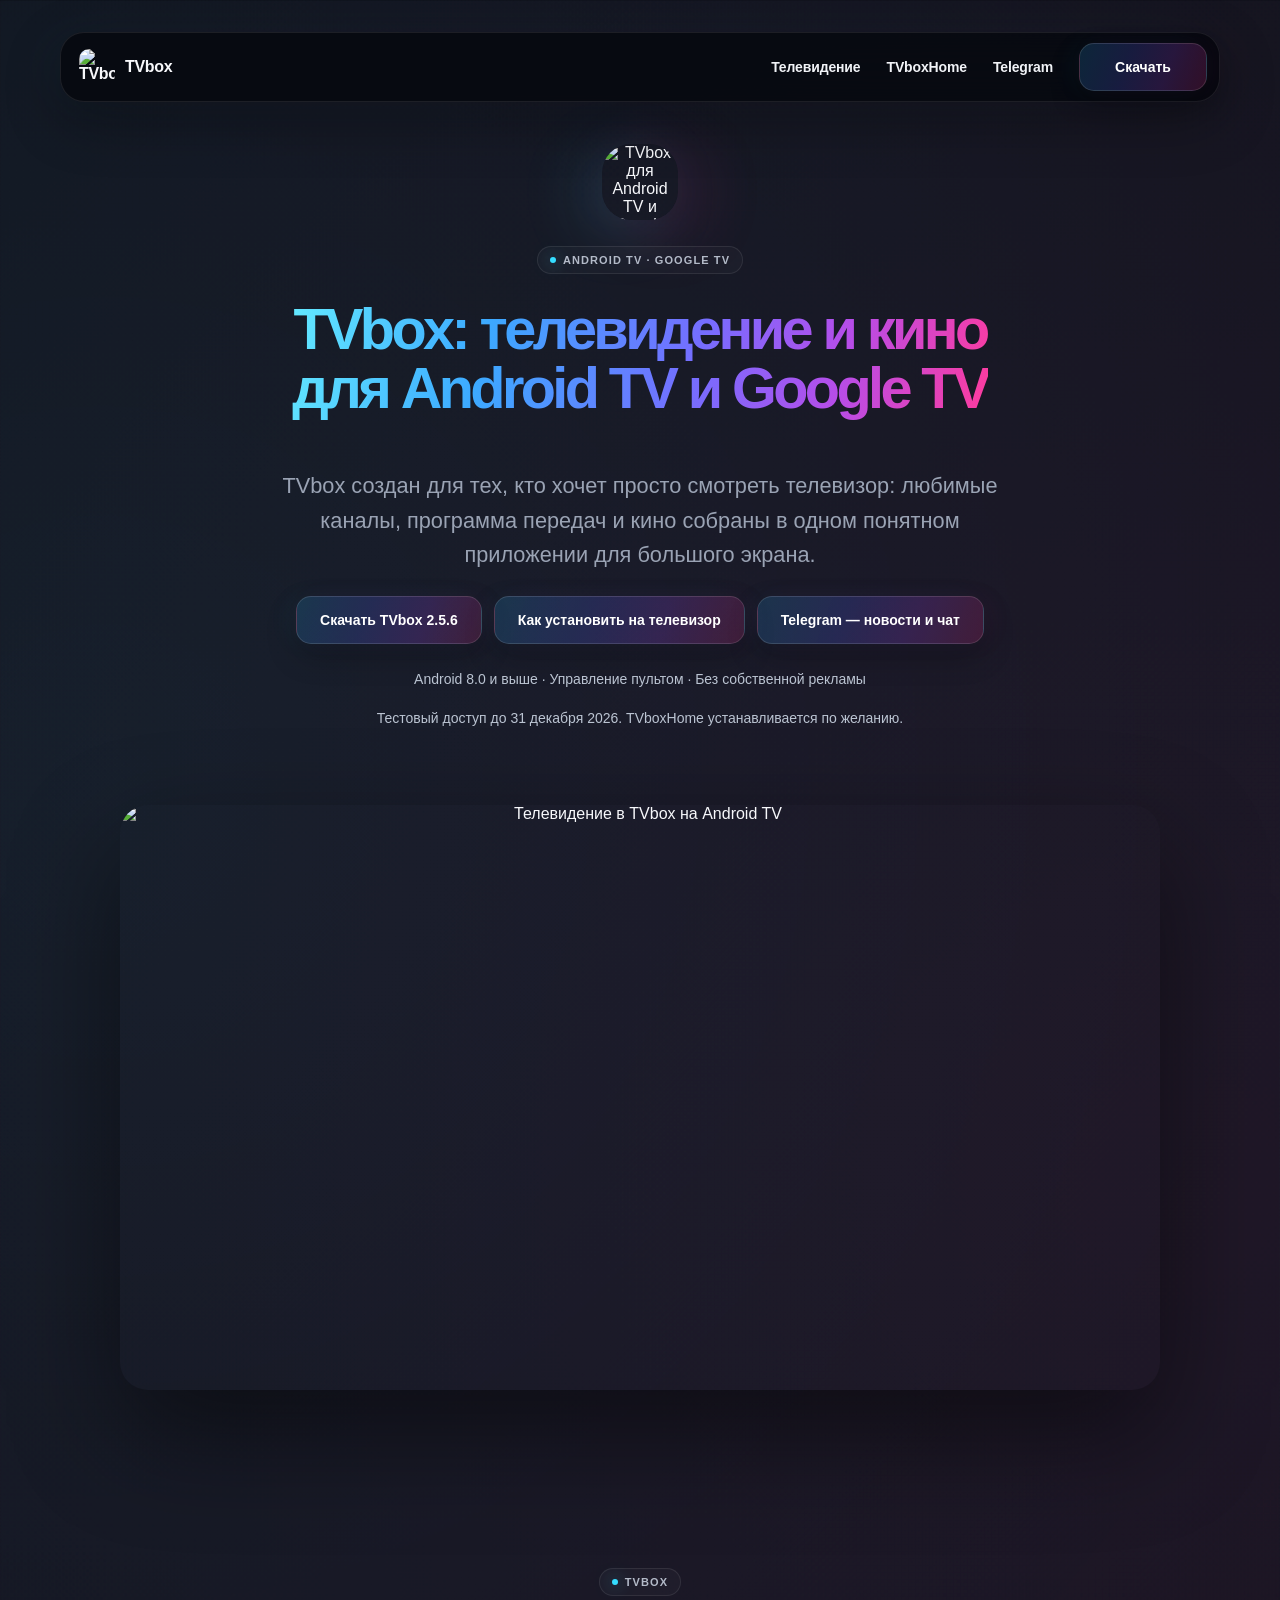
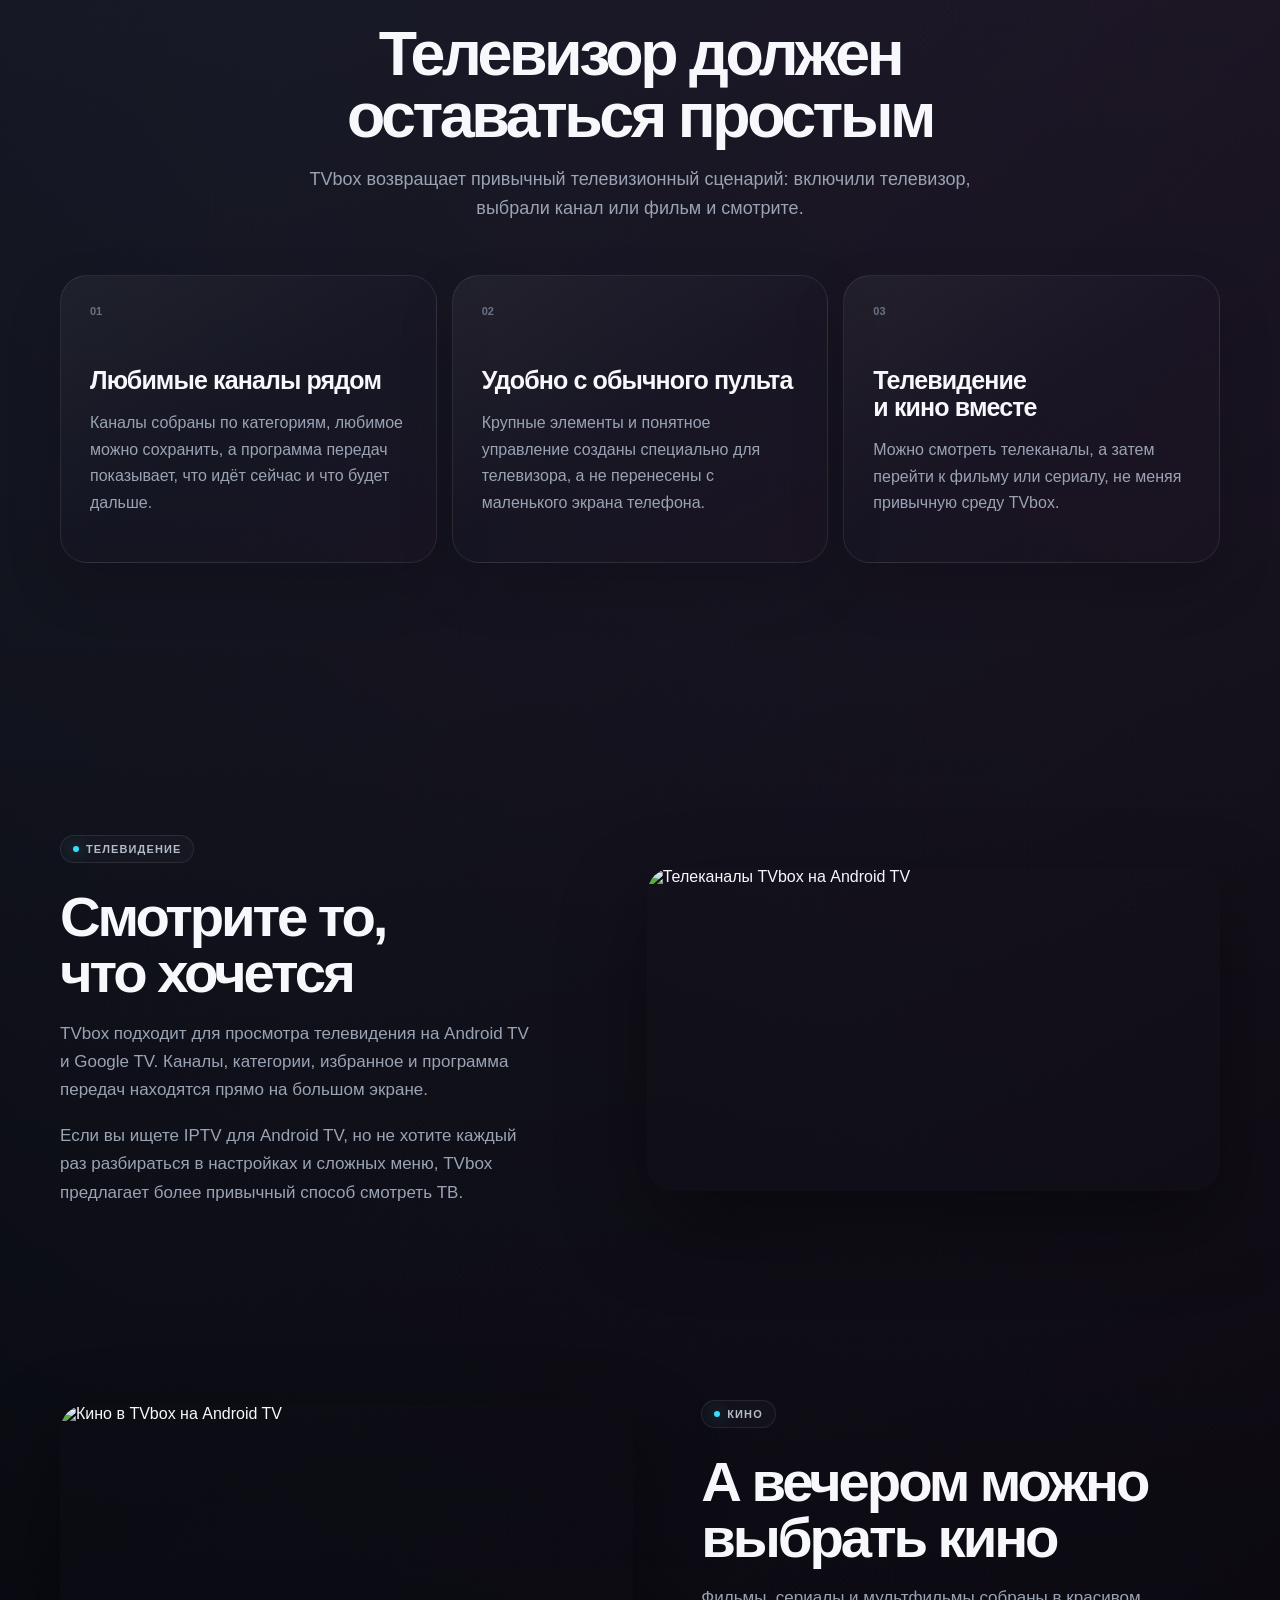
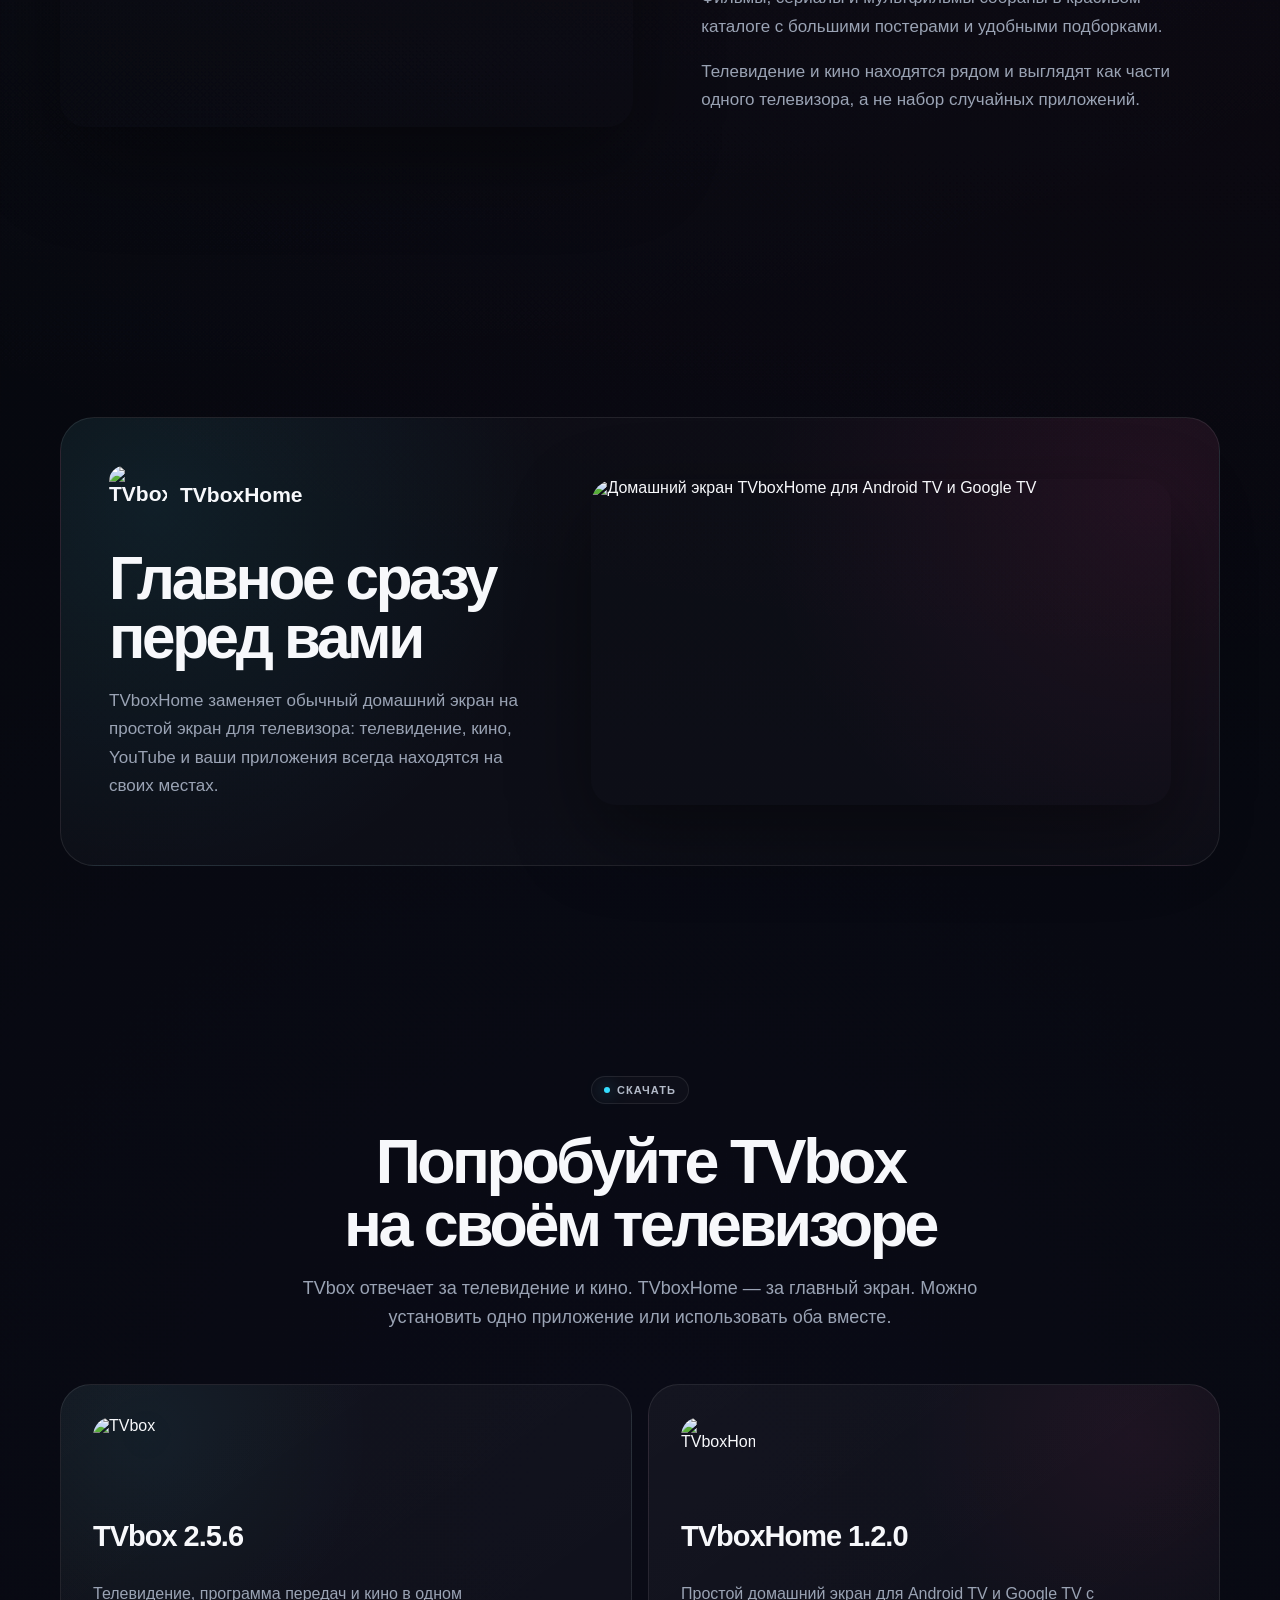
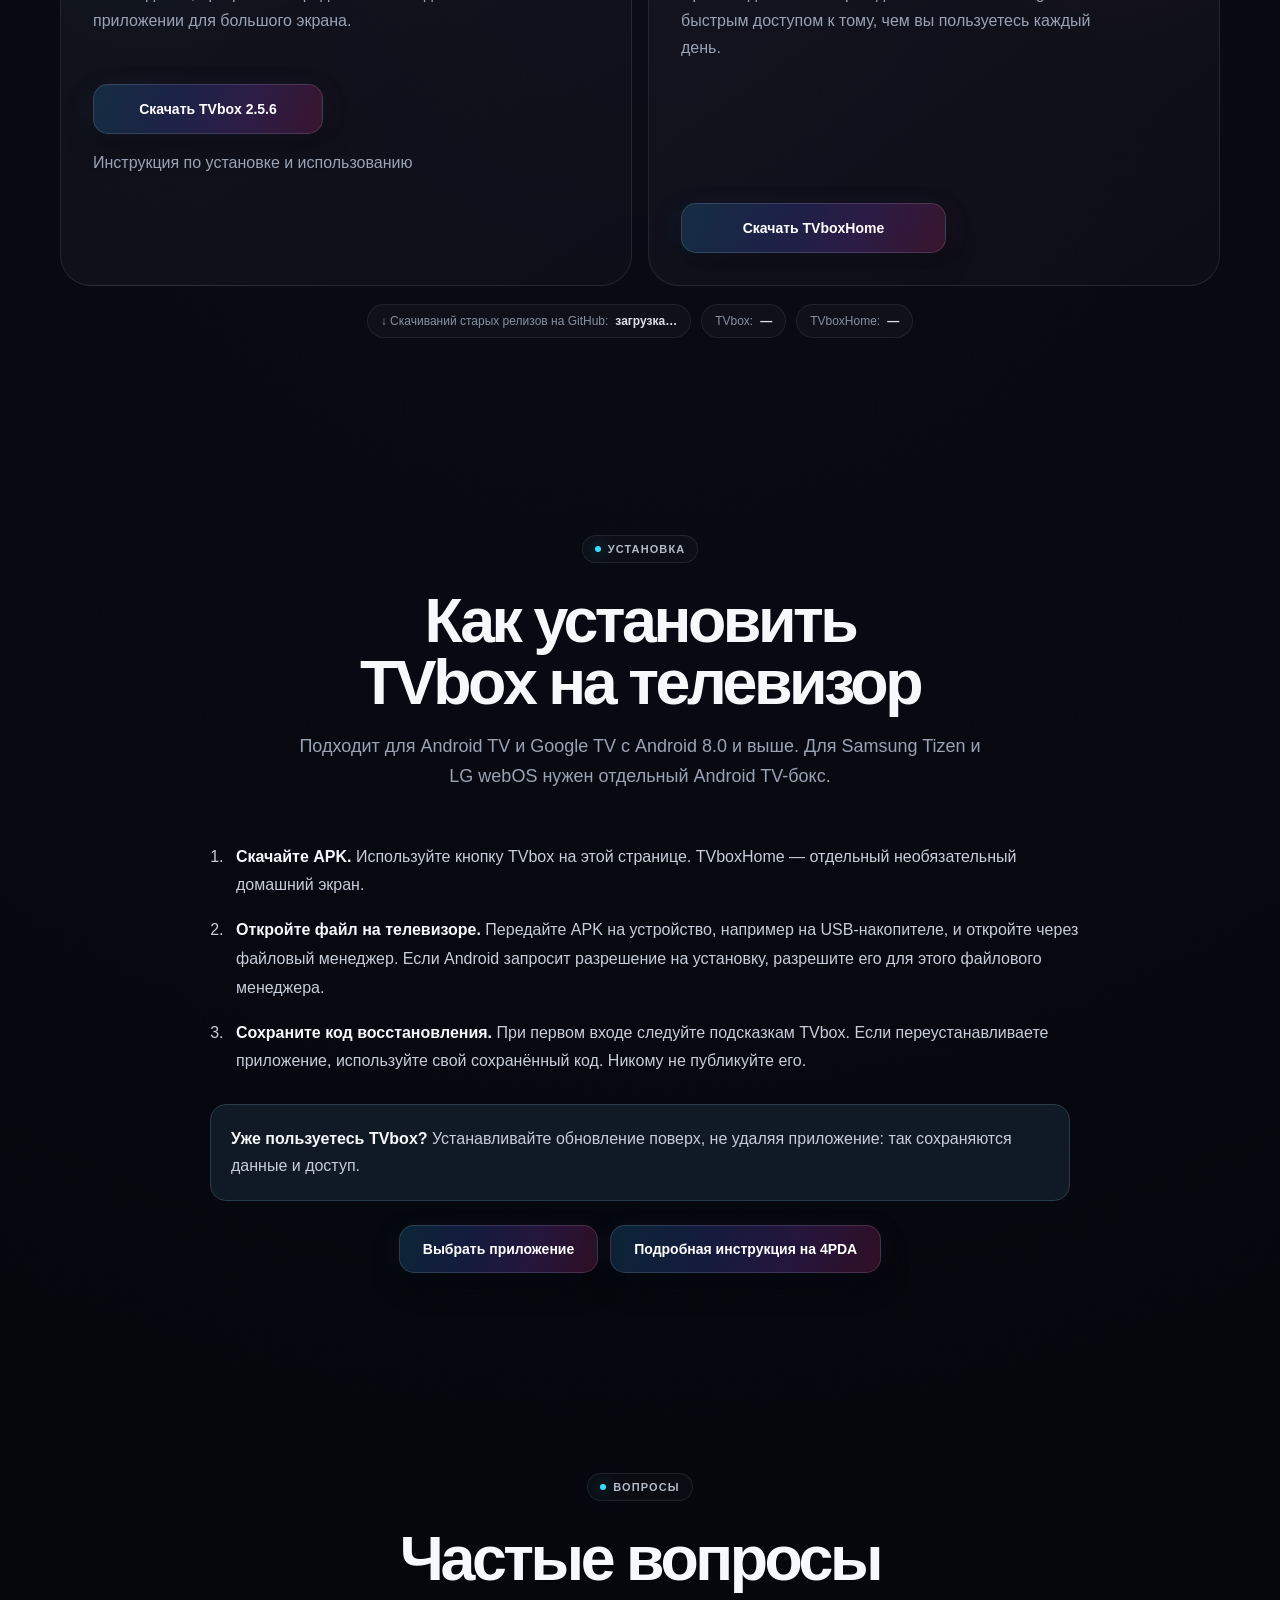
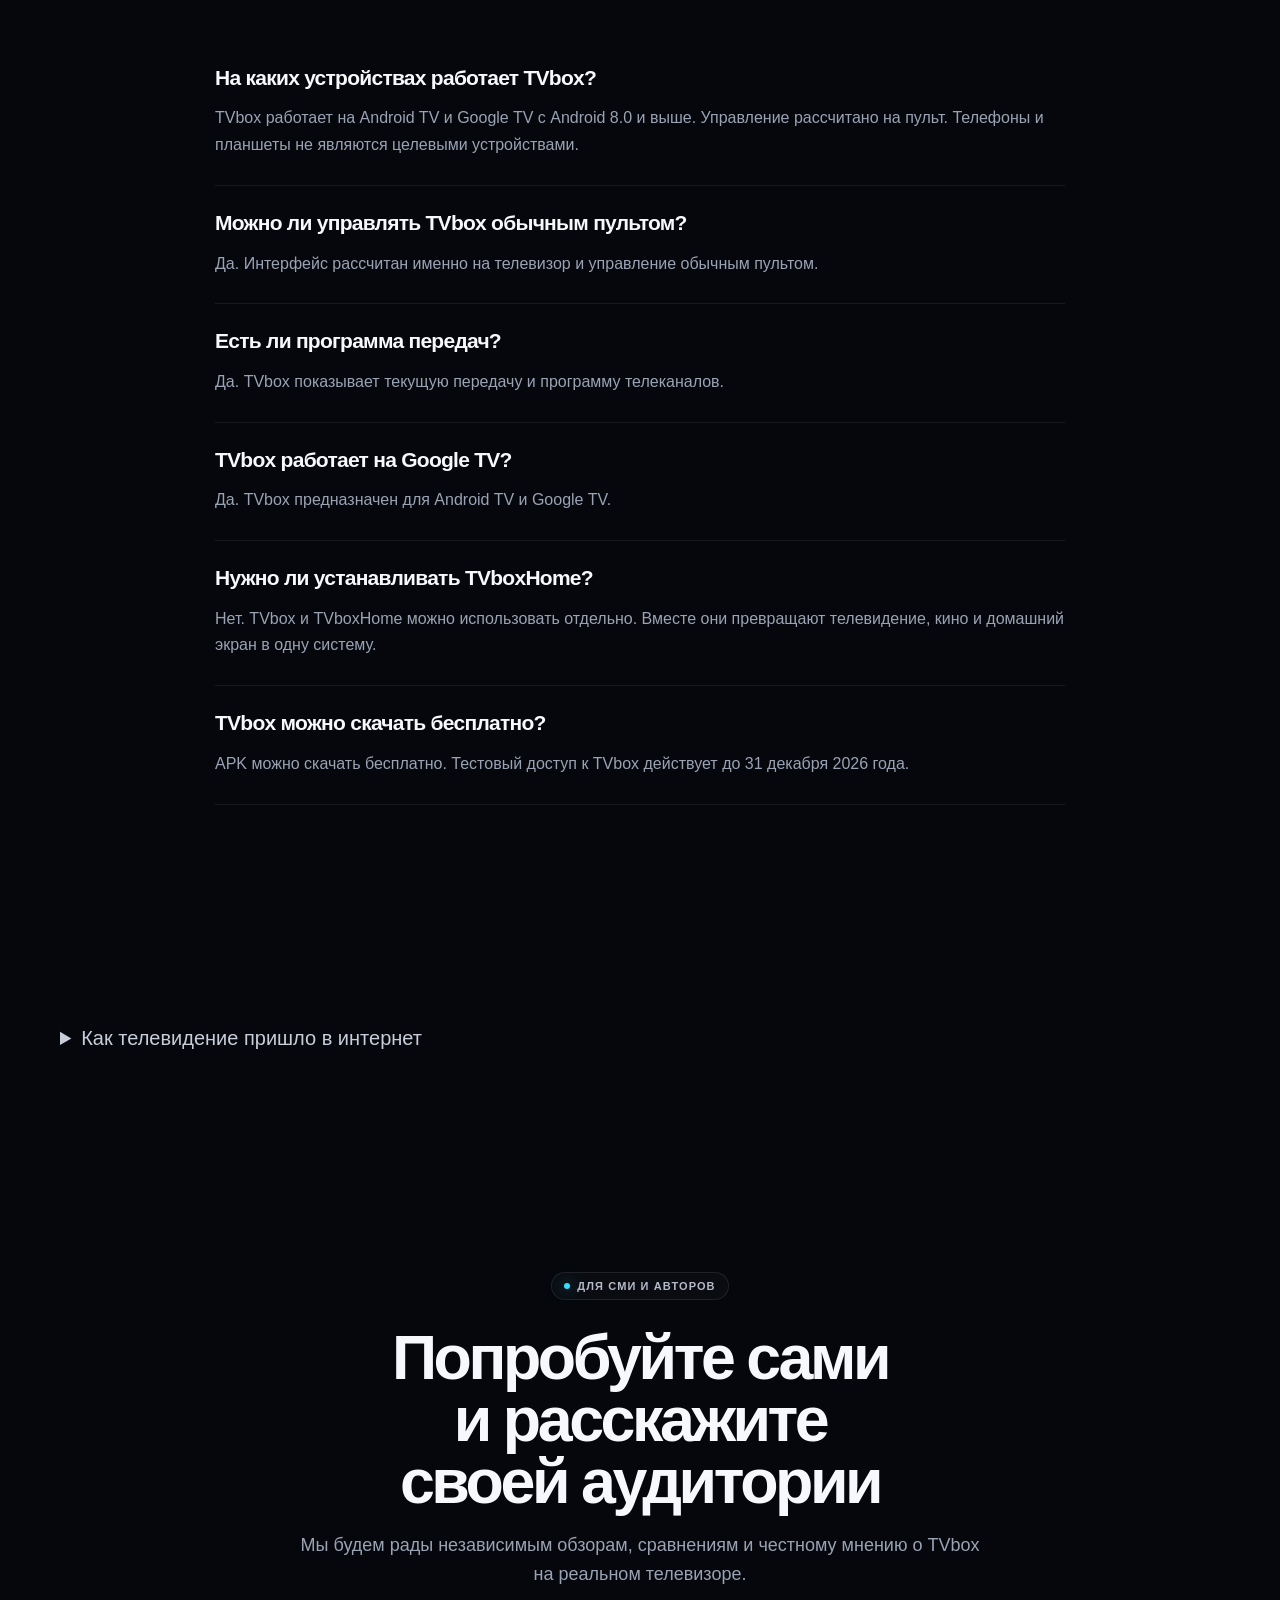
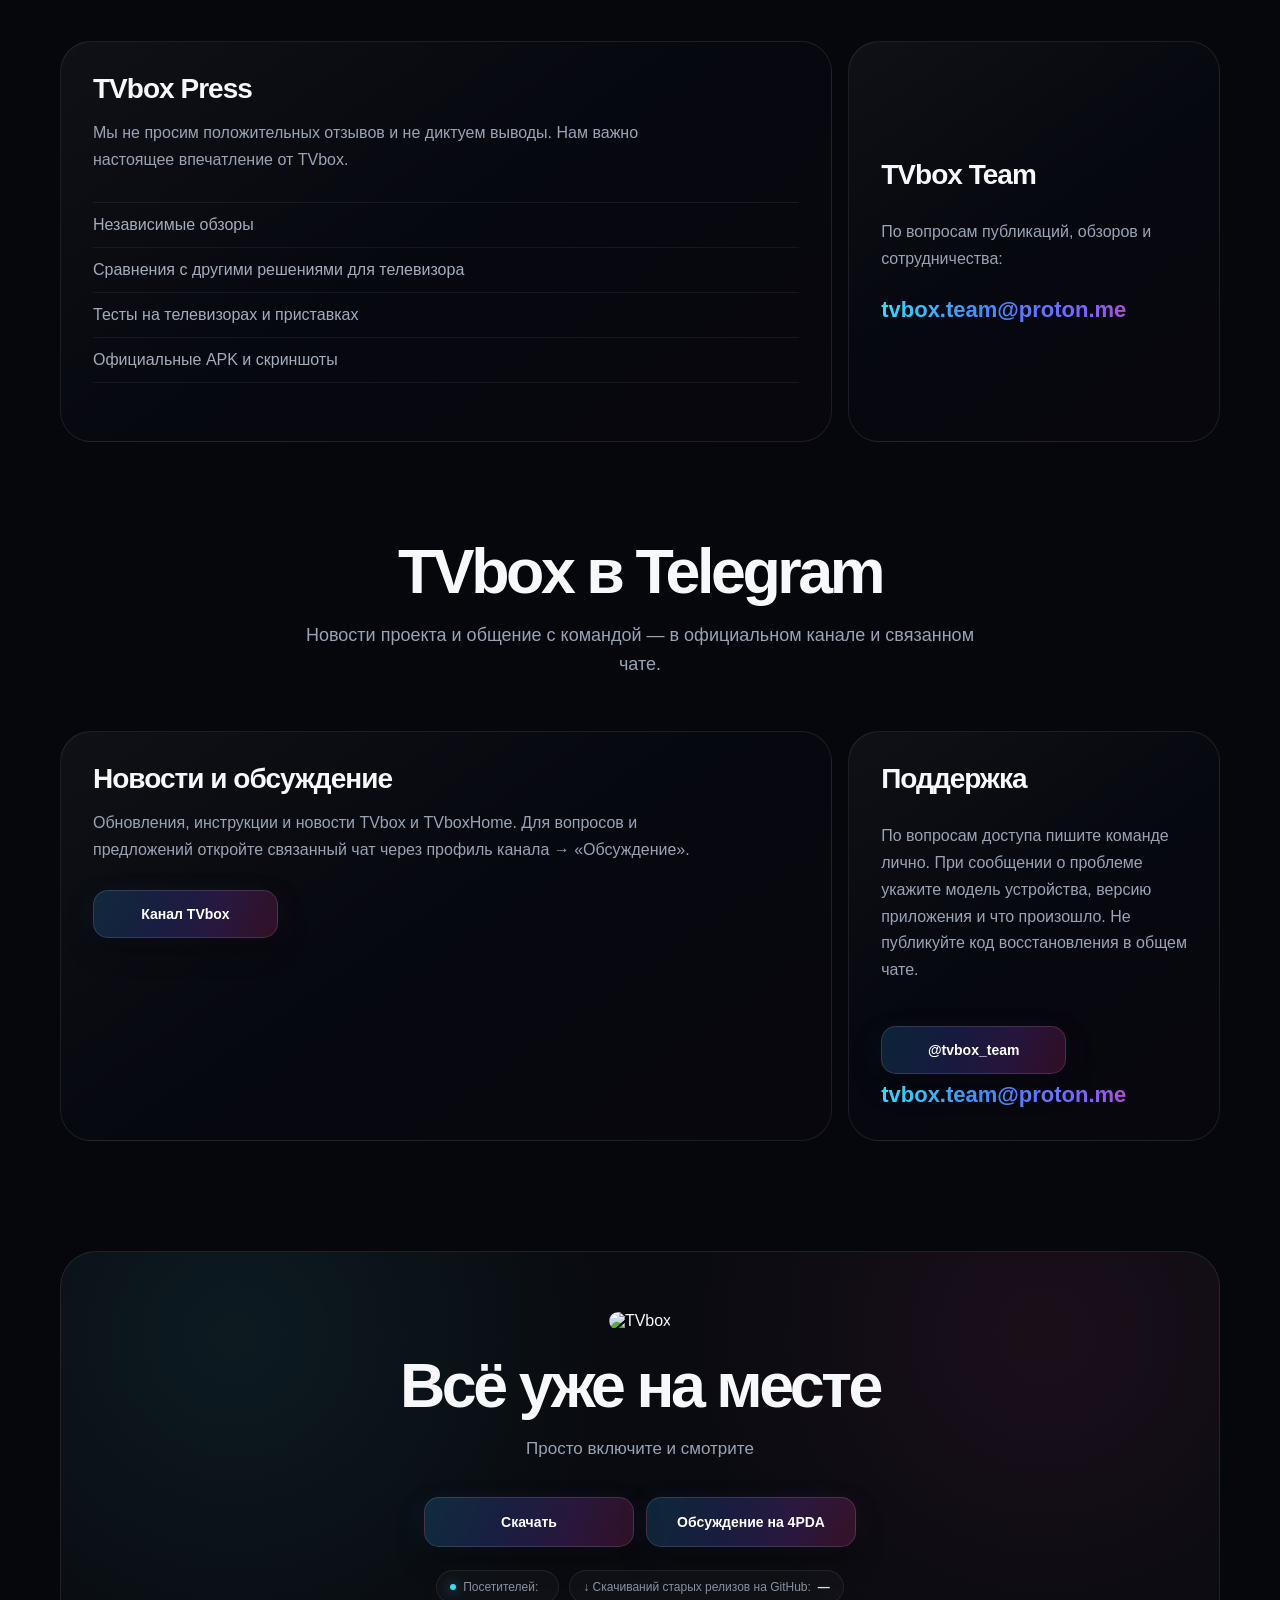
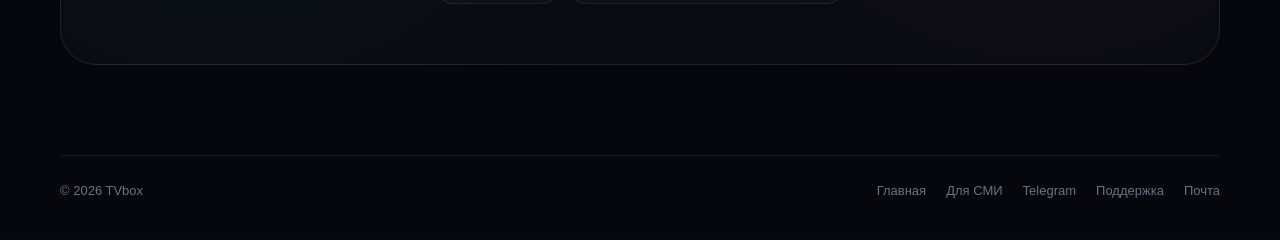
==== android-tv/index.html @ 6ccad9e0 "Use TVbox logo as browser and home-screen icon on site pages" ====
<!doctype html>
<html lang="ru">
<head>
  <meta charset="utf-8">
  <meta name="robots" content="noindex,follow">
  <meta name="viewport" content="width=device-width,initial-scale=1">
  <link rel="canonical" href="https://tvboxhome.github.io/">
  <meta http-equiv="refresh"
        content="0; url=https://tvboxhome.github.io/">
  <title>TVbox</title>
  <script>
    window.location.replace("https://tvboxhome.github.io/");
  </script>
  <link rel="icon" type="image/png" sizes="192x192" href="/assets/icons/tvbox.png?v=1">
  <link rel="apple-touch-icon" href="/assets/icons/tvbox.png?v=1">
</head>
<body>
  <p>
    Страница перенесена:
    <a href="https://tvboxhome.github.io/">TVbox</a>
  </p>
</body>
</html>
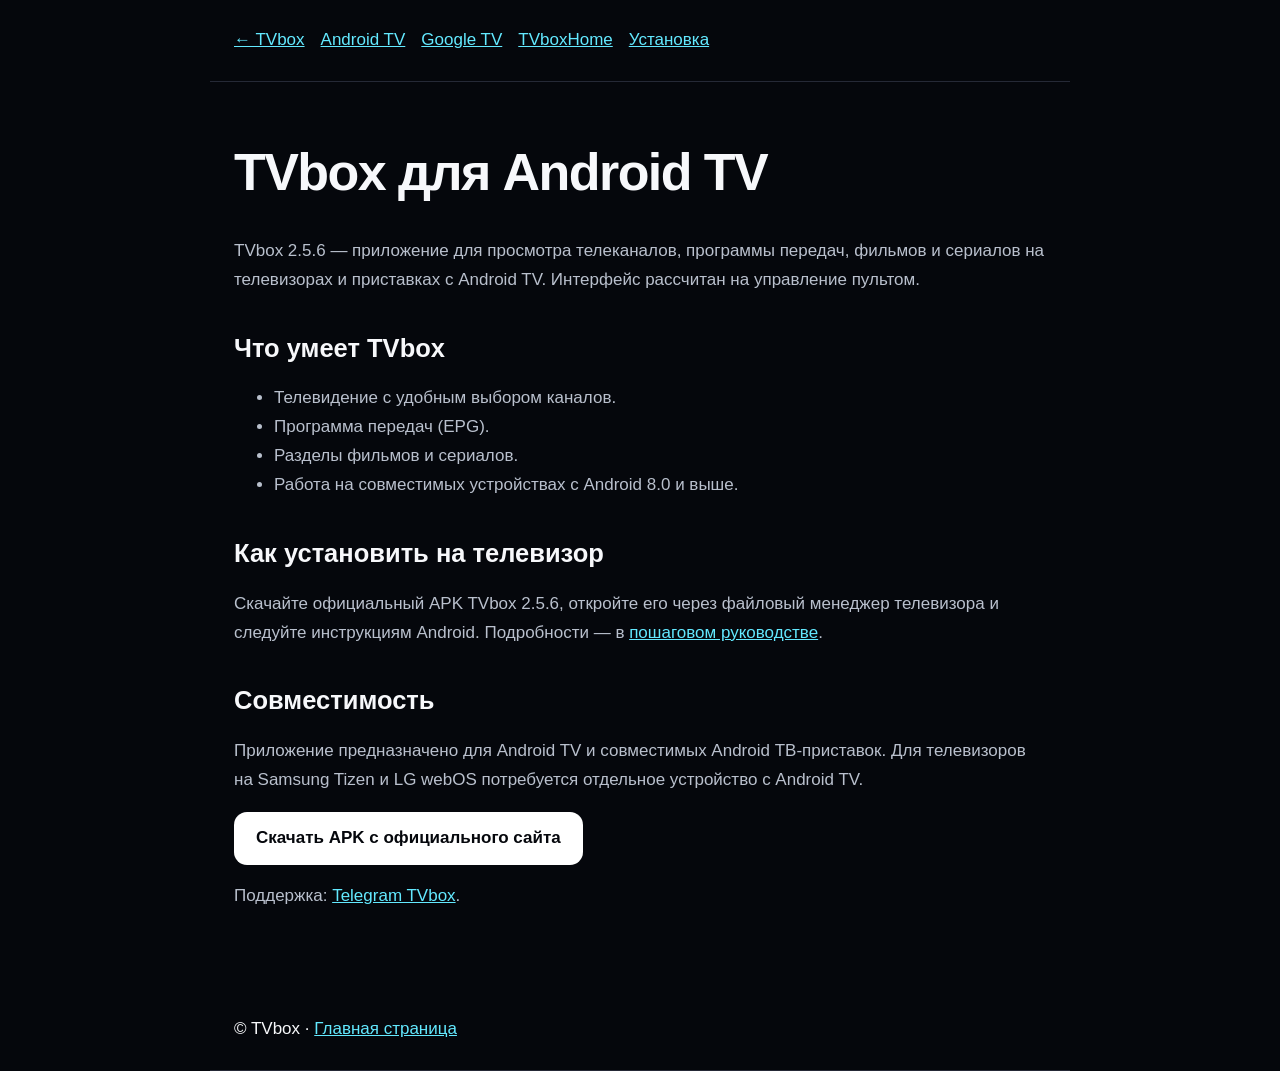
==== commit 663cb8ad: "SEO: replace Android TV redirect with useful landing page" ====
--- a/android-tv/index.html
+++ b/android-tv/index.html
@@ -1,23 +1,2 @@
 <!doctype html>
-<html lang="ru">
-<head>
-  <meta charset="utf-8">
-  <meta name="robots" content="noindex,follow">
-  <meta name="viewport" content="width=device-width,initial-scale=1">
-  <link rel="canonical" href="https://tvboxhome.github.io/">
-  <meta http-equiv="refresh"
-        content="0; url=https://tvboxhome.github.io/">
-  <title>TVbox</title>
-  <script>
-    window.location.replace("https://tvboxhome.github.io/");
-  </script>
-  <link rel="icon" type="image/png" sizes="192x192" href="/assets/icons/tvbox.png?v=1">
-  <link rel="apple-touch-icon" href="/assets/icons/tvbox.png?v=1">
-</head>
-<body>
-  <p>
-    Страница перенесена:
-    <a href="https://tvboxhome.github.io/">TVbox</a>
-  </p>
-</body>
-</html>
+<html lang="ru"><head><meta charset="utf-8"><meta name="viewport" content="width=device-width,initial-scale=1"><meta name="theme-color" content="#05070c"><title>TVbox для Android TV — телевидение и кино, скачать APK</title><meta name="description" content="TVbox 2.5.6 для Android TV: телеканалы, программа передач, фильмы и сериалы. Скачать APK и узнать, как установить на телевизор."><meta name="robots" content="index,follow"><link rel="canonical" href="https://tvboxhome.github.io/android-tv/"><meta property="og:type" content="website"><meta property="og:title" content="TVbox для Android TV — телевидение и кино, скачать APK"><meta property="og:description" content="TVbox 2.5.6 для Android TV: телеканалы, программа передач, фильмы и сериалы. Скачать APK и узнать, как установить на телевизор."><meta property="og:url" content="https://tvboxhome.github.io/android-tv/"><link rel="icon" href="/assets/icons/tvbox.png"><style>:root{color-scheme:dark}*{box-sizing:border-box}body{margin:0;background:#05070c;color:#f7f8fb;font:17px/1.7 -apple-system,BlinkMacSystemFont,"Segoe UI",Arial,sans-serif}header,main,footer{max-width:860px;margin:auto;padding:26px 24px}header,footer{border-bottom:1px solid #252936}a{color:#63e9ff}h1{font-size:clamp(32px,5vw,52px);line-height:1.14;letter-spacing:-.03em}h2{margin-top:38px;line-height:1.2}p,li{color:#b9c0cd}.btn{display:inline-block;background:#fff;color:#05070c;padding:12px 22px;border-radius:13px;font-weight:700;text-decoration:none}nav{display:flex;flex-wrap:wrap;gap:16px}img{max-width:100%;height:auto;border-radius:18px}footer{margin-top:35px}</style></head><body><header><nav><a href="/">← TVbox</a><a href="/android-tv/">Android TV</a><a href="/google-tv/">Google TV</a><a href="/tvboxhome/">TVboxHome</a><a href="/ustanovka/">Установка</a></nav></header><main><h1>TVbox для Android TV</h1><p>TVbox 2.5.6 — приложение для просмотра телеканалов, программы передач, фильмов и сериалов на телевизорах и приставках с Android TV. Интерфейс рассчитан на управление пультом.</p><h2>Что умеет TVbox</h2><ul><li>Телевидение с удобным выбором каналов.</li><li>Программа передач (EPG).</li><li>Разделы фильмов и сериалов.</li><li>Работа на совместимых устройствах с Android 8.0 и выше.</li></ul><h2>Как установить на телевизор</h2><p>Скачайте официальный APK TVbox 2.5.6, откройте его через файловый менеджер телевизора и следуйте инструкциям Android. Подробности — в <a href="/ustanovka/">пошаговом руководстве</a>.</p><h2>Совместимость</h2><p>Приложение предназначено для Android TV и совместимых Android ТВ-приставок. Для телевизоров на Samsung Tizen и LG webOS потребуется отдельное устройство с Android TV.</p><p><a class="btn" href="/#download">Скачать APK с официального сайта</a></p><p>Поддержка: <a href="https://t.me/tvbox_team">Telegram TVbox</a>.</p></main><footer>© TVbox · <a href="/">Главная страница</a></footer></body></html>
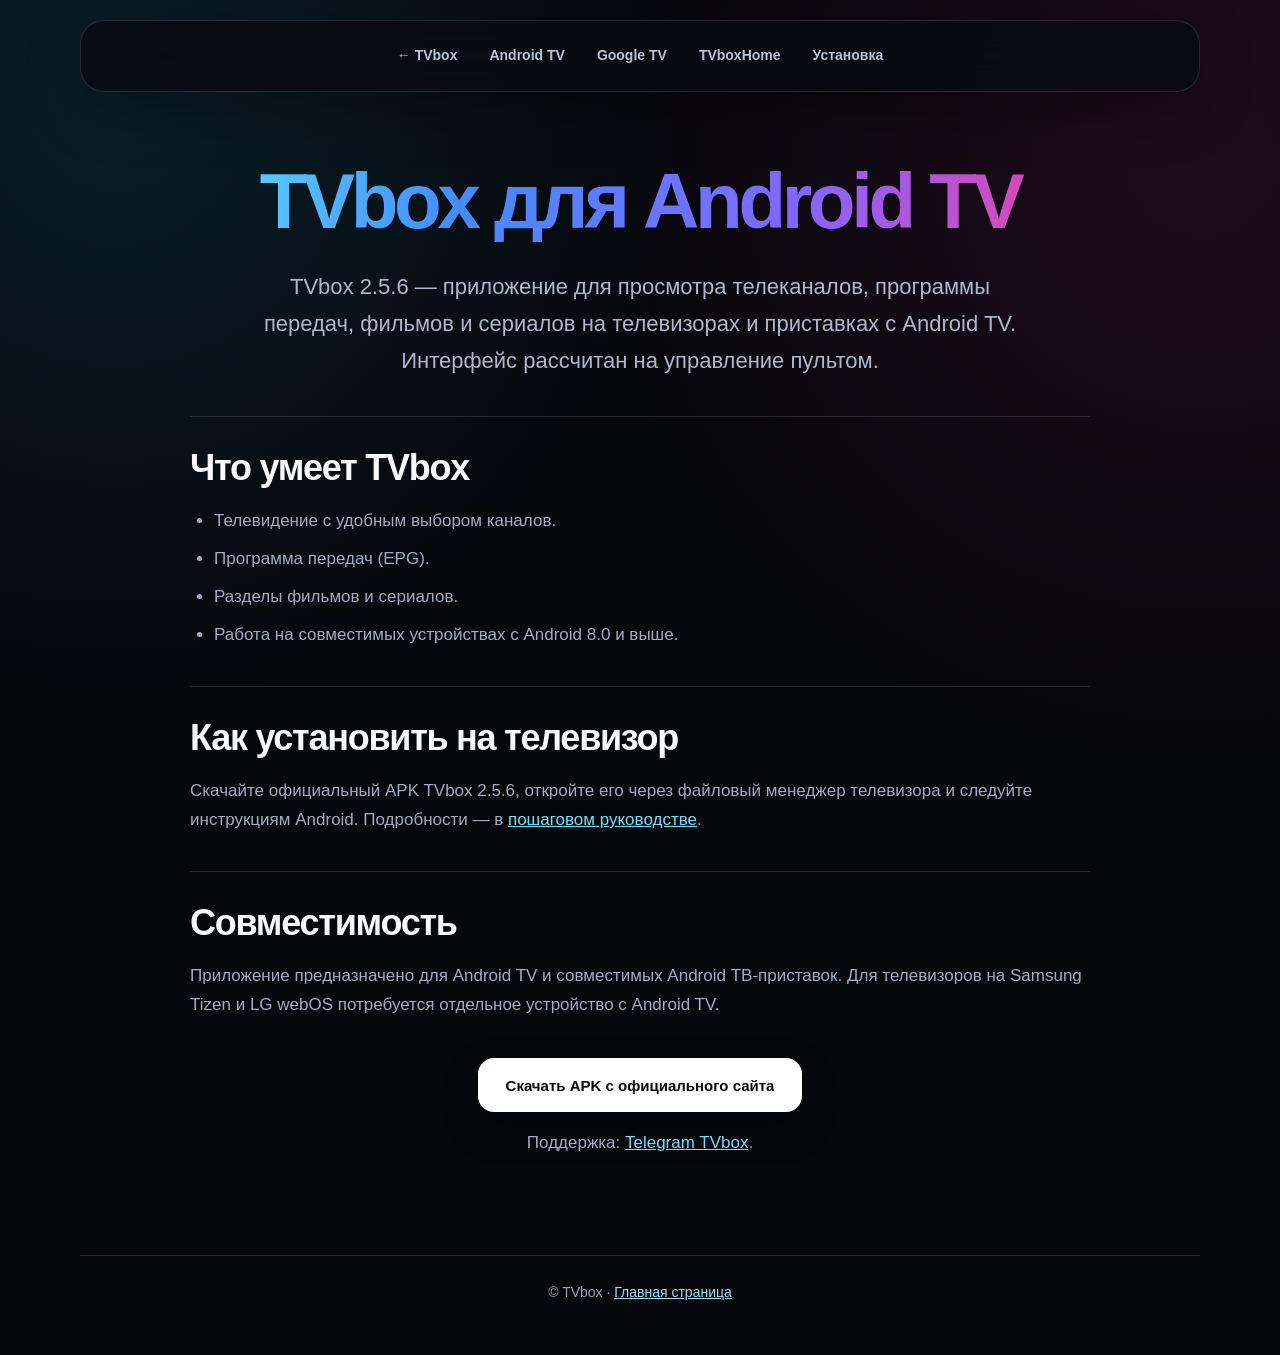
==== commit ff78da06: "Design: apply consistent TVbox branding to android-tv/index.html" ====
--- a/android-tv/index.html
+++ b/android-tv/index.html
@@ -1,2 +1,2 @@
 <!doctype html>
-<html lang="ru"><head><meta charset="utf-8"><meta name="viewport" content="width=device-width,initial-scale=1"><meta name="theme-color" content="#05070c"><title>TVbox для Android TV — телевидение и кино, скачать APK</title><meta name="description" content="TVbox 2.5.6 для Android TV: телеканалы, программа передач, фильмы и сериалы. Скачать APK и узнать, как установить на телевизор."><meta name="robots" content="index,follow"><link rel="canonical" href="https://tvboxhome.github.io/android-tv/"><meta property="og:type" content="website"><meta property="og:title" content="TVbox для Android TV — телевидение и кино, скачать APK"><meta property="og:description" content="TVbox 2.5.6 для Android TV: телеканалы, программа передач, фильмы и сериалы. Скачать APK и узнать, как установить на телевизор."><meta property="og:url" content="https://tvboxhome.github.io/android-tv/"><link rel="icon" href="/assets/icons/tvbox.png"><style>:root{color-scheme:dark}*{box-sizing:border-box}body{margin:0;background:#05070c;color:#f7f8fb;font:17px/1.7 -apple-system,BlinkMacSystemFont,"Segoe UI",Arial,sans-serif}header,main,footer{max-width:860px;margin:auto;padding:26px 24px}header,footer{border-bottom:1px solid #252936}a{color:#63e9ff}h1{font-size:clamp(32px,5vw,52px);line-height:1.14;letter-spacing:-.03em}h2{margin-top:38px;line-height:1.2}p,li{color:#b9c0cd}.btn{display:inline-block;background:#fff;color:#05070c;padding:12px 22px;border-radius:13px;font-weight:700;text-decoration:none}nav{display:flex;flex-wrap:wrap;gap:16px}img{max-width:100%;height:auto;border-radius:18px}footer{margin-top:35px}</style></head><body><header><nav><a href="/">← TVbox</a><a href="/android-tv/">Android TV</a><a href="/google-tv/">Google TV</a><a href="/tvboxhome/">TVboxHome</a><a href="/ustanovka/">Установка</a></nav></header><main><h1>TVbox для Android TV</h1><p>TVbox 2.5.6 — приложение для просмотра телеканалов, программы передач, фильмов и сериалов на телевизорах и приставках с Android TV. Интерфейс рассчитан на управление пультом.</p><h2>Что умеет TVbox</h2><ul><li>Телевидение с удобным выбором каналов.</li><li>Программа передач (EPG).</li><li>Разделы фильмов и сериалов.</li><li>Работа на совместимых устройствах с Android 8.0 и выше.</li></ul><h2>Как установить на телевизор</h2><p>Скачайте официальный APK TVbox 2.5.6, откройте его через файловый менеджер телевизора и следуйте инструкциям Android. Подробности — в <a href="/ustanovka/">пошаговом руководстве</a>.</p><h2>Совместимость</h2><p>Приложение предназначено для Android TV и совместимых Android ТВ-приставок. Для телевизоров на Samsung Tizen и LG webOS потребуется отдельное устройство с Android TV.</p><p><a class="btn" href="/#download">Скачать APK с официального сайта</a></p><p>Поддержка: <a href="https://t.me/tvbox_team">Telegram TVbox</a>.</p></main><footer>© TVbox · <a href="/">Главная страница</a></footer></body></html>
+<html lang="ru"><head><meta charset="utf-8"><meta name="viewport" content="width=device-width,initial-scale=1"><meta name="theme-color" content="#05070c"><title>TVbox для Android TV — телевидение и кино, скачать APK</title><meta name="description" content="TVbox 2.5.6 для Android TV: телеканалы, программа передач, фильмы и сериалы. Скачать APK и узнать, как установить на телевизор."><meta name="robots" content="index,follow"><link rel="canonical" href="https://tvboxhome.github.io/android-tv/"><meta property="og:type" content="website"><meta property="og:title" content="TVbox для Android TV — телевидение и кино, скачать APK"><meta property="og:description" content="TVbox 2.5.6 для Android TV: телеканалы, программа передач, фильмы и сериалы. Скачать APK и узнать, как установить на телевизор."><meta property="og:url" content="https://tvboxhome.github.io/android-tv/"><link rel="icon" href="/assets/icons/tvbox.png"><link rel="stylesheet" href="/assets/seo-pages.css"></head><body><header><nav><a href="/">← TVbox</a><a href="/android-tv/">Android TV</a><a href="/google-tv/">Google TV</a><a href="/tvboxhome/">TVboxHome</a><a href="/ustanovka/">Установка</a></nav></header><main><h1>TVbox для Android TV</h1><p>TVbox 2.5.6 — приложение для просмотра телеканалов, программы передач, фильмов и сериалов на телевизорах и приставках с Android TV. Интерфейс рассчитан на управление пультом.</p><h2>Что умеет TVbox</h2><ul><li>Телевидение с удобным выбором каналов.</li><li>Программа передач (EPG).</li><li>Разделы фильмов и сериалов.</li><li>Работа на совместимых устройствах с Android 8.0 и выше.</li></ul><h2>Как установить на телевизор</h2><p>Скачайте официальный APK TVbox 2.5.6, откройте его через файловый менеджер телевизора и следуйте инструкциям Android. Подробности — в <a href="/ustanovka/">пошаговом руководстве</a>.</p><h2>Совместимость</h2><p>Приложение предназначено для Android TV и совместимых Android ТВ-приставок. Для телевизоров на Samsung Tizen и LG webOS потребуется отдельное устройство с Android TV.</p><p><a class="btn" href="/#download">Скачать APK с официального сайта</a></p><p>Поддержка: <a href="https://t.me/tvbox_team">Telegram TVbox</a>.</p></main><footer>© TVbox · <a href="/">Главная страница</a></footer></body></html>
--- a/assets/seo-pages.css
+++ b/assets/seo-pages.css
@@ -0,0 +1 @@
+:root{color-scheme:dark;--bg:#05070c;--text:#f7f8fb;--muted:#a2acbe;--line:rgba(255,255,255,.12);--cyan:#35ddff;--pink:#ff3298}*{box-sizing:border-box}html{scroll-behavior:smooth}body{margin:0;color:var(--text);font:17px/1.7 -apple-system,BlinkMacSystemFont,"Segoe UI",Roboto,Arial,sans-serif;background:radial-gradient(ellipse at 9% 7%,rgba(53,221,255,.11),transparent 35%),radial-gradient(ellipse at 94% 12%,rgba(255,50,152,.10),transparent 38%),#05070c}a{color:#72dfff}header,main,footer{width:min(1120px,calc(100% - 40px));margin:auto}header{padding-top:20px}nav{display:flex;align-items:center;justify-content:center;gap:12px;flex-wrap:wrap;min-height:72px;padding:14px 22px;border:1px solid var(--line);border-radius:24px;background:rgba(8,11,18,.86);box-shadow:0 18px 55px rgba(0,0,0,.27);backdrop-filter:blur(20px)}nav a{color:#b9c4d7;text-decoration:none;font-size:14px;font-weight:700;padding:7px 10px;border-radius:12px}nav a:hover,nav a[aria-current=page]{color:white;background:rgba(255,255,255,.09)}main{max-width:1050px;padding:70px 30px 80px}h1{font-size:clamp(42px,6.4vw,78px);letter-spacing:-.055em;line-height:1.02;max-width:980px;margin:0 auto 26px;text-align:center;background:linear-gradient(103deg,#63e9ff,#438cff 32%,#8167ff 65%,#ff3b9d);background-clip:text;-webkit-background-clip:text;color:transparent}main>p:first-of-type{max-width:780px;margin:0 auto 32px;text-align:center;font-size:clamp(18px,2vw,22px);color:#aeb8ca}h2{font-size:clamp(25px,3vw,36px);line-height:1.18;letter-spacing:-.035em;margin:0 0 18px}p,li{color:var(--muted)}li{margin:9px 0}ul,ol{padding-left:24px}main>h2,main>ul,main>ol,main>h2+p{max-width:900px;margin-left:auto;margin-right:auto}main>h2{margin-top:36px;padding-top:30px;border-top:1px solid var(--line)}main>p:not(:first-of-type){max-width:900px;margin-left:auto;margin-right:auto}main>p:has(>.btn){text-align:center;margin-top:38px}main>p:last-of-type{text-align:center}main>img{display:block;max-width:100%;height:auto;border-radius:25px;box-shadow:0 25px 70px rgba(0,0,0,.4)}.btn{display:inline-flex;align-items:center;justify-content:center;min-height:54px;padding:12px 28px;border-radius:16px;background:#fff;color:#070a10;font-size:15px;font-weight:800;text-decoration:none;box-shadow:0 16px 36px rgba(0,0,0,.3);transition:transform .2s}.btn:hover{transform:translateY(-2px)}footer{padding:25px 30px 50px;border-top:1px solid var(--line);color:#9aa3b4;text-align:center;font-size:14px}footer a{color:#9fdff4}@media(max-width:650px){header,main,footer{width:min(100% - 24px,1120px)}main{padding:55px 12px}nav{gap:4px;padding:12px}nav a{font-size:12px;padding:6px}main>h2{margin-top:27px}h1{font-size:clamp(38px,10vw,56px)}}@media(prefers-reduced-motion:reduce){html{scroll-behavior:auto}.btn{transition:none}}
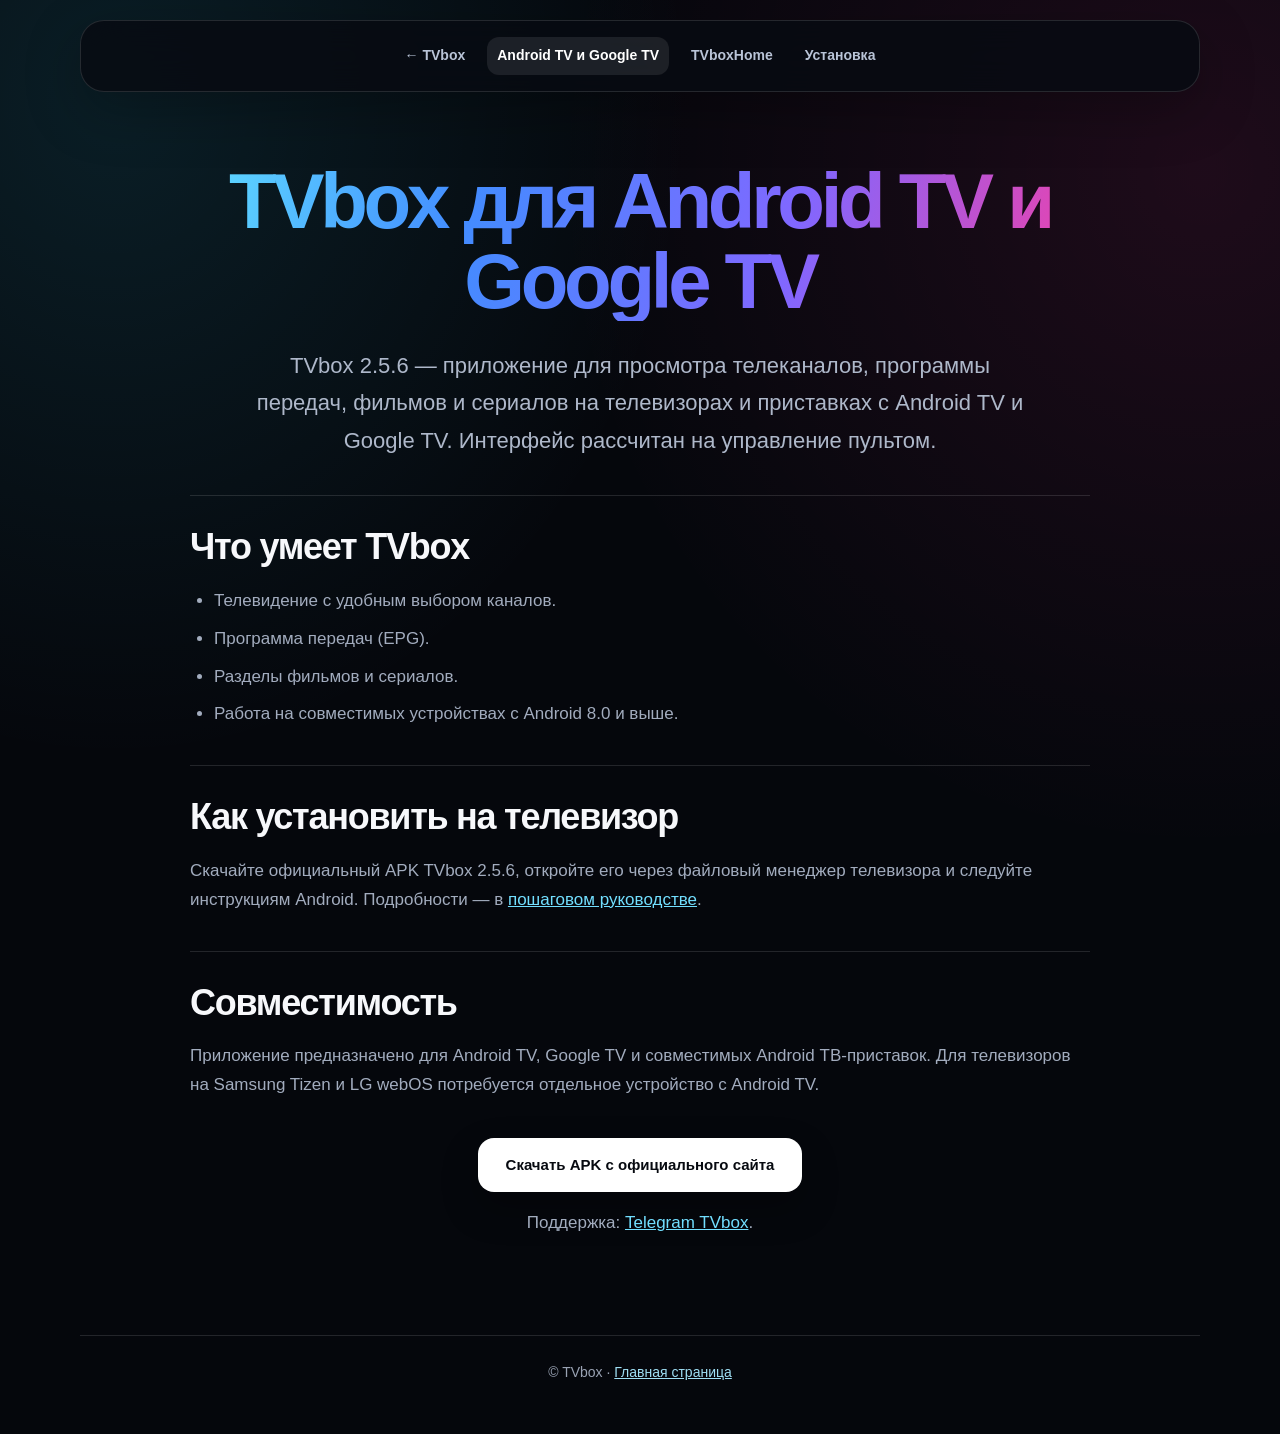
==== commit 45baf586: "SEO: unify Android TV and Google TV into one canonical landing page" ====
--- a/android-tv/index.html
+++ b/android-tv/index.html
@@ -1,2 +1,2 @@
 <!doctype html>
-<html lang="ru"><head><meta charset="utf-8"><meta name="viewport" content="width=device-width,initial-scale=1"><meta name="theme-color" content="#05070c"><title>TVbox для Android TV — телевидение и кино, скачать APK</title><meta name="description" content="TVbox 2.5.6 для Android TV: телеканалы, программа передач, фильмы и сериалы. Скачать APK и узнать, как установить на телевизор."><meta name="robots" content="index,follow"><link rel="canonical" href="https://tvboxhome.github.io/android-tv/"><meta property="og:type" content="website"><meta property="og:title" content="TVbox для Android TV — телевидение и кино, скачать APK"><meta property="og:description" content="TVbox 2.5.6 для Android TV: телеканалы, программа передач, фильмы и сериалы. Скачать APK и узнать, как установить на телевизор."><meta property="og:url" content="https://tvboxhome.github.io/android-tv/"><link rel="icon" href="/assets/icons/tvbox.png"><link rel="stylesheet" href="/assets/seo-pages.css"></head><body><header><nav><a href="/">← TVbox</a><a href="/android-tv/">Android TV</a><a href="/google-tv/">Google TV</a><a href="/tvboxhome/">TVboxHome</a><a href="/ustanovka/">Установка</a></nav></header><main><h1>TVbox для Android TV</h1><p>TVbox 2.5.6 — приложение для просмотра телеканалов, программы передач, фильмов и сериалов на телевизорах и приставках с Android TV. Интерфейс рассчитан на управление пультом.</p><h2>Что умеет TVbox</h2><ul><li>Телевидение с удобным выбором каналов.</li><li>Программа передач (EPG).</li><li>Разделы фильмов и сериалов.</li><li>Работа на совместимых устройствах с Android 8.0 и выше.</li></ul><h2>Как установить на телевизор</h2><p>Скачайте официальный APK TVbox 2.5.6, откройте его через файловый менеджер телевизора и следуйте инструкциям Android. Подробности — в <a href="/ustanovka/">пошаговом руководстве</a>.</p><h2>Совместимость</h2><p>Приложение предназначено для Android TV и совместимых Android ТВ-приставок. Для телевизоров на Samsung Tizen и LG webOS потребуется отдельное устройство с Android TV.</p><p><a class="btn" href="/#download">Скачать APK с официального сайта</a></p><p>Поддержка: <a href="https://t.me/tvbox_team">Telegram TVbox</a>.</p></main><footer>© TVbox · <a href="/">Главная страница</a></footer></body></html>
+<html lang="ru"><head><meta charset="utf-8"><meta name="viewport" content="width=device-width,initial-scale=1"><meta name="theme-color" content="#05070c"><title>TVbox для Android TV и Google TV — телевидение и кино, скачать APK</title><meta name="description" content="TVbox 2.5.6 для Android TV и Google TV: телеканалы, программа передач, фильмы и сериалы. Скачать APK и узнать, как установить на телевизор."><meta name="robots" content="index,follow"><link rel="canonical" href="https://tvboxhome.github.io/android-tv/"><meta property="og:type" content="website"><meta property="og:title" content="TVbox для Android TV и Google TV — телевидение и кино, скачать APK"><meta property="og:description" content="TVbox 2.5.6 для Android TV и Google TV: телеканалы, программа передач, фильмы и сериалы. Скачать APK и узнать, как установить на телевизор."><meta property="og:url" content="https://tvboxhome.github.io/android-tv/"><link rel="icon" href="/assets/icons/tvbox.png"><link rel="stylesheet" href="/assets/seo-pages.css"></head><body><header><nav><a href="/">← TVbox</a><a href="/android-tv/" aria-current="page">Android TV и Google TV</a><a href="/tvboxhome/">TVboxHome</a><a href="/ustanovka/">Установка</a></nav></header><main><h1>TVbox для Android TV и Google TV</h1><p>TVbox 2.5.6 — приложение для просмотра телеканалов, программы передач, фильмов и сериалов на телевизорах и приставках с Android TV и Google TV. Интерфейс рассчитан на управление пультом.</p><h2>Что умеет TVbox</h2><ul><li>Телевидение с удобным выбором каналов.</li><li>Программа передач (EPG).</li><li>Разделы фильмов и сериалов.</li><li>Работа на совместимых устройствах с Android 8.0 и выше.</li></ul><h2>Как установить на телевизор</h2><p>Скачайте официальный APK TVbox 2.5.6, откройте его через файловый менеджер телевизора и следуйте инструкциям Android. Подробности — в <a href="/ustanovka/">пошаговом руководстве</a>.</p><h2>Совместимость</h2><p>Приложение предназначено для Android TV, Google TV и совместимых Android ТВ-приставок. Для телевизоров на Samsung Tizen и LG webOS потребуется отдельное устройство с Android TV.</p><p><a class="btn" href="/#download">Скачать APK с официального сайта</a></p><p>Поддержка: <a href="https://t.me/tvbox_team">Telegram TVbox</a>.</p></main><footer>© TVbox · <a href="/">Главная страница</a></footer></body></html>
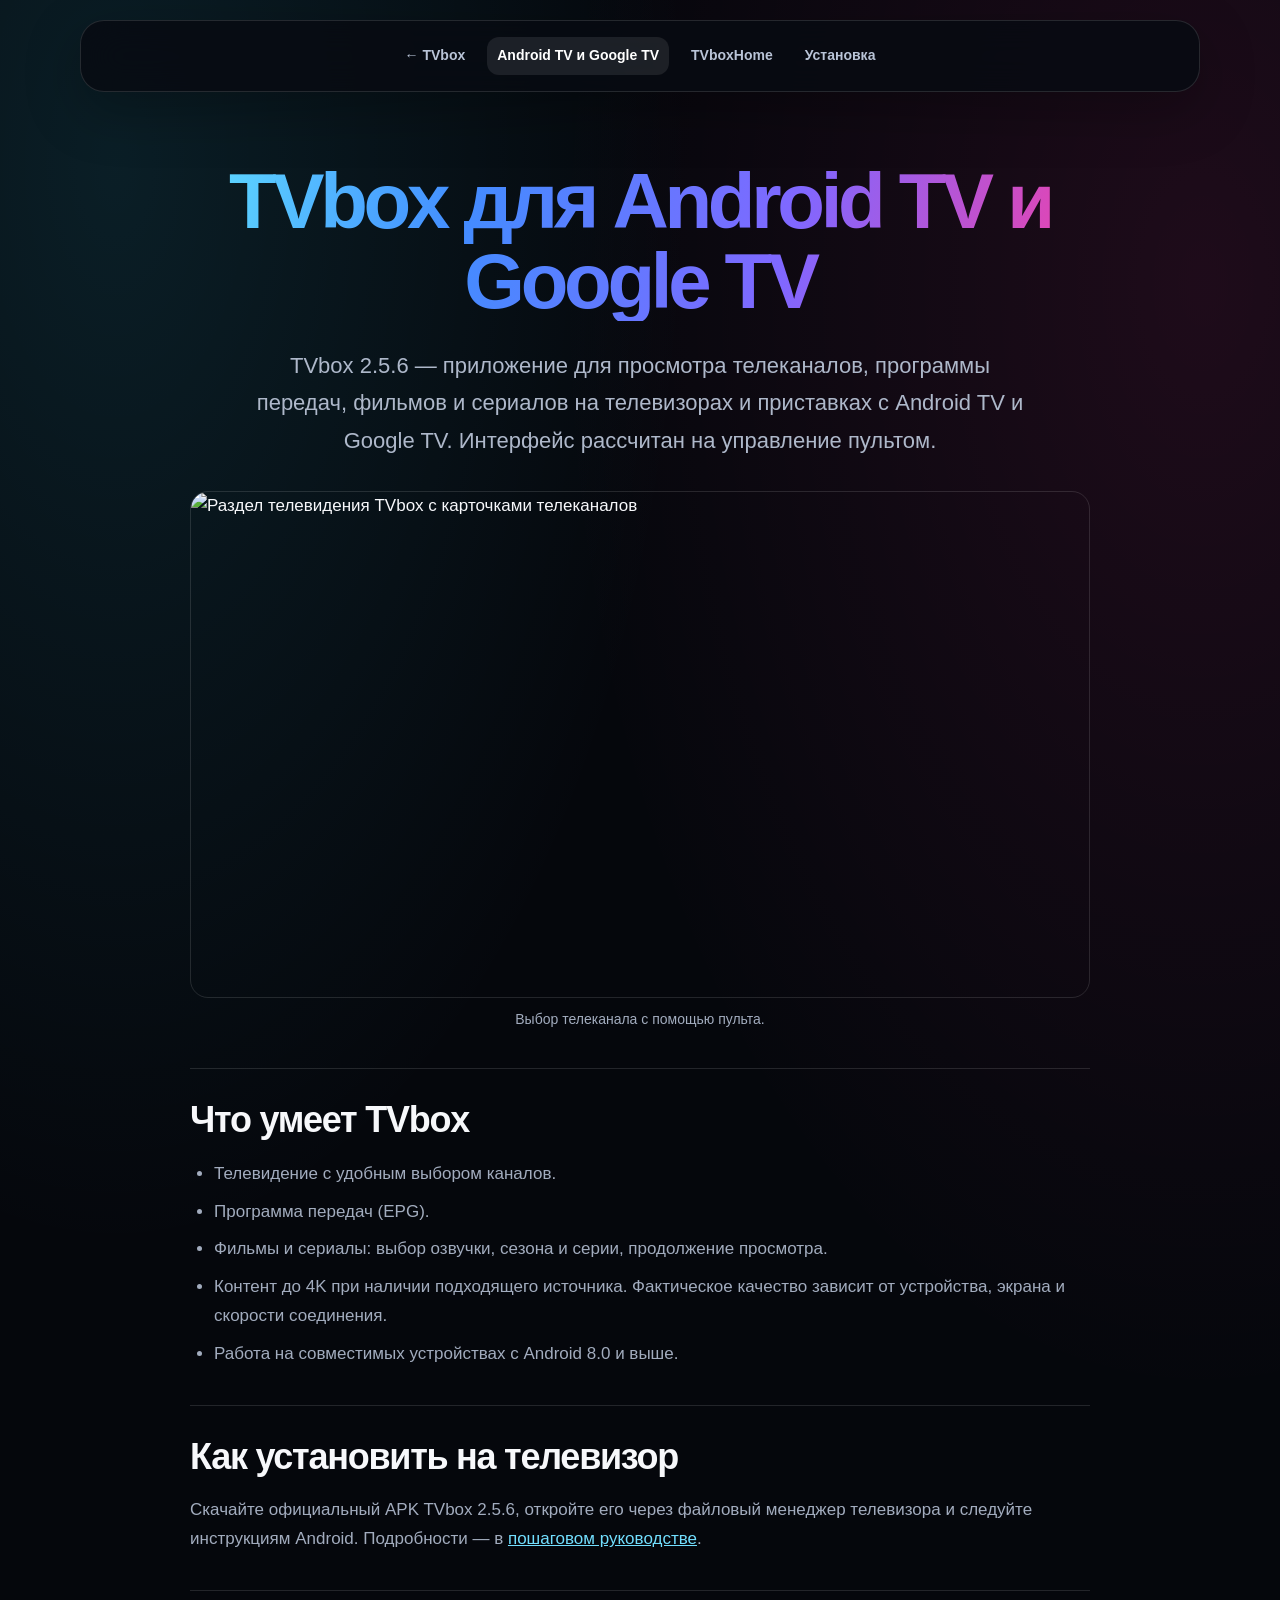
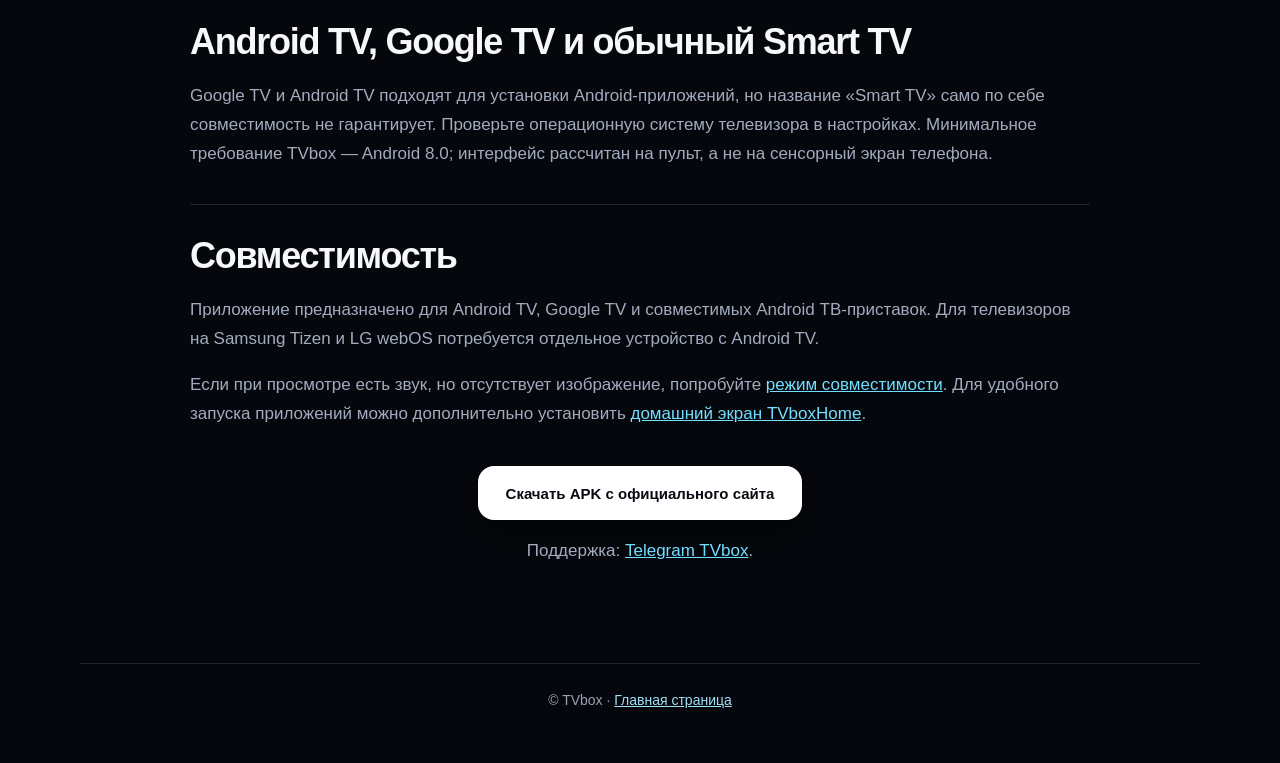
==== commit 19e80f74: "Expand TVbox setup and recovery guides and clarify Android TV and launcher features" ====
--- a/android-tv/index.html
+++ b/android-tv/index.html
@@ -1,2 +1,3 @@
 <!doctype html>
-<html lang="ru"><head><meta charset="utf-8"><meta name="viewport" content="width=device-width,initial-scale=1"><meta name="theme-color" content="#05070c"><title>TVbox для Android TV и Google TV — телевидение и кино, скачать APK</title><meta name="description" content="TVbox 2.5.6 для Android TV и Google TV: телеканалы, программа передач, фильмы и сериалы. Скачать APK и узнать, как установить на телевизор."><meta name="robots" content="index,follow"><link rel="canonical" href="https://tvboxhome.github.io/android-tv/"><meta property="og:type" content="website"><meta property="og:title" content="TVbox для Android TV и Google TV — телевидение и кино, скачать APK"><meta property="og:description" content="TVbox 2.5.6 для Android TV и Google TV: телеканалы, программа передач, фильмы и сериалы. Скачать APK и узнать, как установить на телевизор."><meta property="og:url" content="https://tvboxhome.github.io/android-tv/"><link rel="icon" href="/assets/icons/tvbox.png"><link rel="stylesheet" href="/assets/seo-pages.css"></head><body><header><nav><a href="/">← TVbox</a><a href="/android-tv/" aria-current="page">Android TV и Google TV</a><a href="/tvboxhome/">TVboxHome</a><a href="/ustanovka/">Установка</a></nav></header><main><h1>TVbox для Android TV и Google TV</h1><p>TVbox 2.5.6 — приложение для просмотра телеканалов, программы передач, фильмов и сериалов на телевизорах и приставках с Android TV и Google TV. Интерфейс рассчитан на управление пультом.</p><h2>Что умеет TVbox</h2><ul><li>Телевидение с удобным выбором каналов.</li><li>Программа передач (EPG).</li><li>Разделы фильмов и сериалов.</li><li>Работа на совместимых устройствах с Android 8.0 и выше.</li></ul><h2>Как установить на телевизор</h2><p>Скачайте официальный APK TVbox 2.5.6, откройте его через файловый менеджер телевизора и следуйте инструкциям Android. Подробности — в <a href="/ustanovka/">пошаговом руководстве</a>.</p><h2>Совместимость</h2><p>Приложение предназначено для Android TV, Google TV и совместимых Android ТВ-приставок. Для телевизоров на Samsung Tizen и LG webOS потребуется отдельное устройство с Android TV.</p><p><a class="btn" href="/#download">Скачать APK с официального сайта</a></p><p>Поддержка: <a href="https://t.me/tvbox_team">Telegram TVbox</a>.</p></main><footer>© TVbox · <a href="/">Главная страница</a></footer></body></html>
+<html lang="ru"><head><meta charset="utf-8"><meta name="viewport" content="width=device-width,initial-scale=1"><meta name="theme-color" content="#05070c"><title>TVbox для Android TV и Google TV — телевидение и кино, скачать APK</title><meta name="description" content="TVbox 2.5.6 для Android TV и Google TV: телеканалы, программа передач, фильмы и сериалы. Скачать APK и узнать, как установить на телевизор."><meta name="robots" content="index,follow"><link rel="canonical" href="https://tvboxhome.github.io/android-tv/"><meta property="og:type" content="website"><meta property="og:title" content="TVbox для Android TV и Google TV — телевидение и кино, скачать APK"><meta property="og:description" content="TVbox 2.5.6 для Android TV и Google TV: телеканалы, программа передач, фильмы и сериалы. Скачать APK и узнать, как установить на телевизор."><meta property="og:url" content="https://tvboxhome.github.io/android-tv/"><link rel="icon" href="/assets/icons/tvbox.png"><link rel="stylesheet" href="/assets/seo-pages.css"><meta property="og:image" content="https://tvboxhome.github.io/assets/screenshots/web/03_tvbox_tv.jpg"><script type="application/ld+json">{"@context": "https://schema.org", "@type": "BreadcrumbList", "itemListElement": [{"@type": "ListItem", "position": 1, "name": "TVbox", "item": "https://tvboxhome.github.io/"}, {"@type": "ListItem", "position": 2, "name": "TVbox для Android TV и Google TV — телевидение и кино, скачать APK", "item": "https://tvboxhome.github.io/android-tv/"}]}</script></head><body><header><nav><a href="/">← TVbox</a><a href="/android-tv/" aria-current="page">Android TV и Google TV</a><a href="/tvboxhome/">TVboxHome</a><a href="/ustanovka/" data-goatcounter-click="open-site-install-guide">Установка</a></nav></header><main><h1>TVbox для Android TV и Google TV</h1><p>TVbox 2.5.6 — приложение для просмотра телеканалов, программы передач, фильмов и сериалов на телевизорах и приставках с Android TV и Google TV. Интерфейс рассчитан на управление пультом.</p><figure><img src="/assets/screenshots/web/03_tvbox_tv.jpg" width="1920" height="1080" decoding="async" alt="Раздел телевидения TVbox с карточками телеканалов"><figcaption>Выбор телеканала с помощью пульта.</figcaption></figure><h2>Что умеет TVbox</h2><ul><li>Телевидение с удобным выбором каналов.</li><li>Программа передач (EPG).</li><li>Фильмы и сериалы: выбор озвучки, сезона и серии, продолжение просмотра.</li><li>Контент до 4K при наличии подходящего источника. Фактическое качество зависит от устройства, экрана и скорости соединения.</li><li>Работа на совместимых устройствах с Android 8.0 и выше.</li></ul><h2>Как установить на телевизор</h2><p>Скачайте официальный APK TVbox 2.5.6, откройте его через файловый менеджер телевизора и следуйте инструкциям Android. Подробности — в <a href="/ustanovka/" data-goatcounter-click="open-site-install-guide">пошаговом руководстве</a>.</p><h2>Android TV, Google TV и обычный Smart TV</h2><p>Google TV и Android TV подходят для установки Android-приложений, но название «Smart TV» само по себе совместимость не гарантирует. Проверьте операционную систему телевизора в настройках. Минимальное требование TVbox — Android 8.0; интерфейс рассчитан на пульт, а не на сенсорный экран телефона.</p><h2>Совместимость</h2><p>Приложение предназначено для Android TV, Google TV и совместимых Android ТВ-приставок. Для телевизоров на Samsung Tizen и LG webOS потребуется отдельное устройство с Android TV.</p><p>Если при просмотре есть звук, но отсутствует изображение, попробуйте <a href="/ustanovka/#compatibility">режим совместимости</a>. Для удобного запуска приложений можно дополнительно установить <a href="/tvboxhome/">домашний экран TVboxHome</a>.</p><p><a class="btn" href="/#download" data-goatcounter-click="open-download-section">Скачать APK с официального сайта</a></p><p>Поддержка: <a href="https://t.me/tvbox_team" data-goatcounter-click="open-telegram-support">Telegram TVbox</a>.</p></main><footer>© TVbox · <a href="/">Главная страница</a></footer><script data-goatcounter="https://tvbox.goatcounter.com/count" async src="https://gc.zgo.at/count.js"></script>
+</body></html>
--- a/assets/seo-pages.css
+++ b/assets/seo-pages.css
@@ -1 +1,2 @@
-:root{color-scheme:dark;--bg:#05070c;--text:#f7f8fb;--muted:#a2acbe;--line:rgba(255,255,255,.12);--cyan:#35ddff;--pink:#ff3298}*{box-sizing:border-box}html{scroll-behavior:smooth}body{margin:0;color:var(--text);font:17px/1.7 -apple-system,BlinkMacSystemFont,"Segoe UI",Roboto,Arial,sans-serif;background:radial-gradient(ellipse at 9% 7%,rgba(53,221,255,.11),transparent 35%),radial-gradient(ellipse at 94% 12%,rgba(255,50,152,.10),transparent 38%),#05070c}a{color:#72dfff}header,main,footer{width:min(1120px,calc(100% - 40px));margin:auto}header{padding-top:20px}nav{display:flex;align-items:center;justify-content:center;gap:12px;flex-wrap:wrap;min-height:72px;padding:14px 22px;border:1px solid var(--line);border-radius:24px;background:rgba(8,11,18,.86);box-shadow:0 18px 55px rgba(0,0,0,.27);backdrop-filter:blur(20px)}nav a{color:#b9c4d7;text-decoration:none;font-size:14px;font-weight:700;padding:7px 10px;border-radius:12px}nav a:hover,nav a[aria-current=page]{color:white;background:rgba(255,255,255,.09)}main{max-width:1050px;padding:70px 30px 80px}h1{font-size:clamp(42px,6.4vw,78px);letter-spacing:-.055em;line-height:1.02;max-width:980px;margin:0 auto 26px;text-align:center;background:linear-gradient(103deg,#63e9ff,#438cff 32%,#8167ff 65%,#ff3b9d);background-clip:text;-webkit-background-clip:text;color:transparent}main>p:first-of-type{max-width:780px;margin:0 auto 32px;text-align:center;font-size:clamp(18px,2vw,22px);color:#aeb8ca}h2{font-size:clamp(25px,3vw,36px);line-height:1.18;letter-spacing:-.035em;margin:0 0 18px}p,li{color:var(--muted)}li{margin:9px 0}ul,ol{padding-left:24px}main>h2,main>ul,main>ol,main>h2+p{max-width:900px;margin-left:auto;margin-right:auto}main>h2{margin-top:36px;padding-top:30px;border-top:1px solid var(--line)}main>p:not(:first-of-type){max-width:900px;margin-left:auto;margin-right:auto}main>p:has(>.btn){text-align:center;margin-top:38px}main>p:last-of-type{text-align:center}main>img{display:block;max-width:100%;height:auto;border-radius:25px;box-shadow:0 25px 70px rgba(0,0,0,.4)}.btn{display:inline-flex;align-items:center;justify-content:center;min-height:54px;padding:12px 28px;border-radius:16px;background:#fff;color:#070a10;font-size:15px;font-weight:800;text-decoration:none;box-shadow:0 16px 36px rgba(0,0,0,.3);transition:transform .2s}.btn:hover{transform:translateY(-2px)}footer{padding:25px 30px 50px;border-top:1px solid var(--line);color:#9aa3b4;text-align:center;font-size:14px}footer a{color:#9fdff4}@media(max-width:650px){header,main,footer{width:min(100% - 24px,1120px)}main{padding:55px 12px}nav{gap:4px;padding:12px}nav a{font-size:12px;padding:6px}main>h2{margin-top:27px}h1{font-size:clamp(38px,10vw,56px)}}@media(prefers-reduced-motion:reduce){html{scroll-behavior:auto}.btn{transition:none}}+:root{color-scheme:dark;--bg:#05070c;--text:#f7f8fb;--muted:#a2acbe;--line:rgba(255,255,255,.12);--cyan:#35ddff;--pink:#ff3298}*{box-sizing:border-box}html{scroll-behavior:smooth}body{margin:0;color:var(--text);font:17px/1.7 -apple-system,BlinkMacSystemFont,"Segoe UI",Roboto,Arial,sans-serif;background:radial-gradient(ellipse at 9% 7%,rgba(53,221,255,.11),transparent 35%),radial-gradient(ellipse at 94% 12%,rgba(255,50,152,.10),transparent 38%),#05070c}a{color:#72dfff}header,main,footer{width:min(1120px,calc(100% - 40px));margin:auto}header{padding-top:20px}nav{display:flex;align-items:center;justify-content:center;gap:12px;flex-wrap:wrap;min-height:72px;padding:14px 22px;border:1px solid var(--line);border-radius:24px;background:rgba(8,11,18,.86);box-shadow:0 18px 55px rgba(0,0,0,.27);backdrop-filter:blur(20px)}nav a{color:#b9c4d7;text-decoration:none;font-size:14px;font-weight:700;padding:7px 10px;border-radius:12px}nav a:hover,nav a[aria-current=page]{color:white;background:rgba(255,255,255,.09)}main{max-width:1050px;padding:70px 30px 80px}h1{font-size:clamp(42px,6.4vw,78px);letter-spacing:-.055em;line-height:1.02;max-width:980px;margin:0 auto 26px;text-align:center;background:linear-gradient(103deg,#63e9ff,#438cff 32%,#8167ff 65%,#ff3b9d);background-clip:text;-webkit-background-clip:text;color:transparent}main>p:first-of-type{max-width:780px;margin:0 auto 32px;text-align:center;font-size:clamp(18px,2vw,22px);color:#aeb8ca}h2{font-size:clamp(25px,3vw,36px);line-height:1.18;letter-spacing:-.035em;margin:0 0 18px}p,li{color:var(--muted)}li{margin:9px 0}ul,ol{padding-left:24px}main>h2,main>ul,main>ol,main>h2+p{max-width:900px;margin-left:auto;margin-right:auto}main>h2{margin-top:36px;padding-top:30px;border-top:1px solid var(--line)}main>p:not(:first-of-type){max-width:900px;margin-left:auto;margin-right:auto}main>p:has(>.btn){text-align:center;margin-top:38px}main>p:last-of-type{text-align:center}main>img{display:block;max-width:100%;height:auto;border-radius:25px;box-shadow:0 25px 70px rgba(0,0,0,.4)}.btn{display:inline-flex;align-items:center;justify-content:center;min-height:54px;padding:12px 28px;border-radius:16px;background:#fff;color:#070a10;font-size:15px;font-weight:800;text-decoration:none;box-shadow:0 16px 36px rgba(0,0,0,.3);transition:transform .2s}.btn:hover{transform:translateY(-2px)}footer{padding:25px 30px 50px;border-top:1px solid var(--line);color:#9aa3b4;text-align:center;font-size:14px}footer a{color:#9fdff4}@media(max-width:650px){header,main,footer{width:min(100% - 24px,1120px)}main{padding:55px 12px}nav{gap:4px;padding:12px}nav a{font-size:12px;padding:6px}main>h2{margin-top:27px}h1{font-size:clamp(38px,10vw,56px)}}@media(prefers-reduced-motion:reduce){html{scroll-behavior:auto}.btn{transition:none}}
+figure{margin:32px auto;max-width:900px}figure img{display:block;width:100%;height:auto;border:1px solid var(--line);border-radius:18px}figcaption{color:var(--muted);font-size:14px;margin-top:10px;text-align:center}.toc{margin:28px auto;max-width:900px;backdrop-filter:none;box-shadow:none}a:focus-visible{outline:3px solid var(--cyan);outline-offset:4px}h2[id]{scroll-margin-top:24px}strong{color:var(--text)}
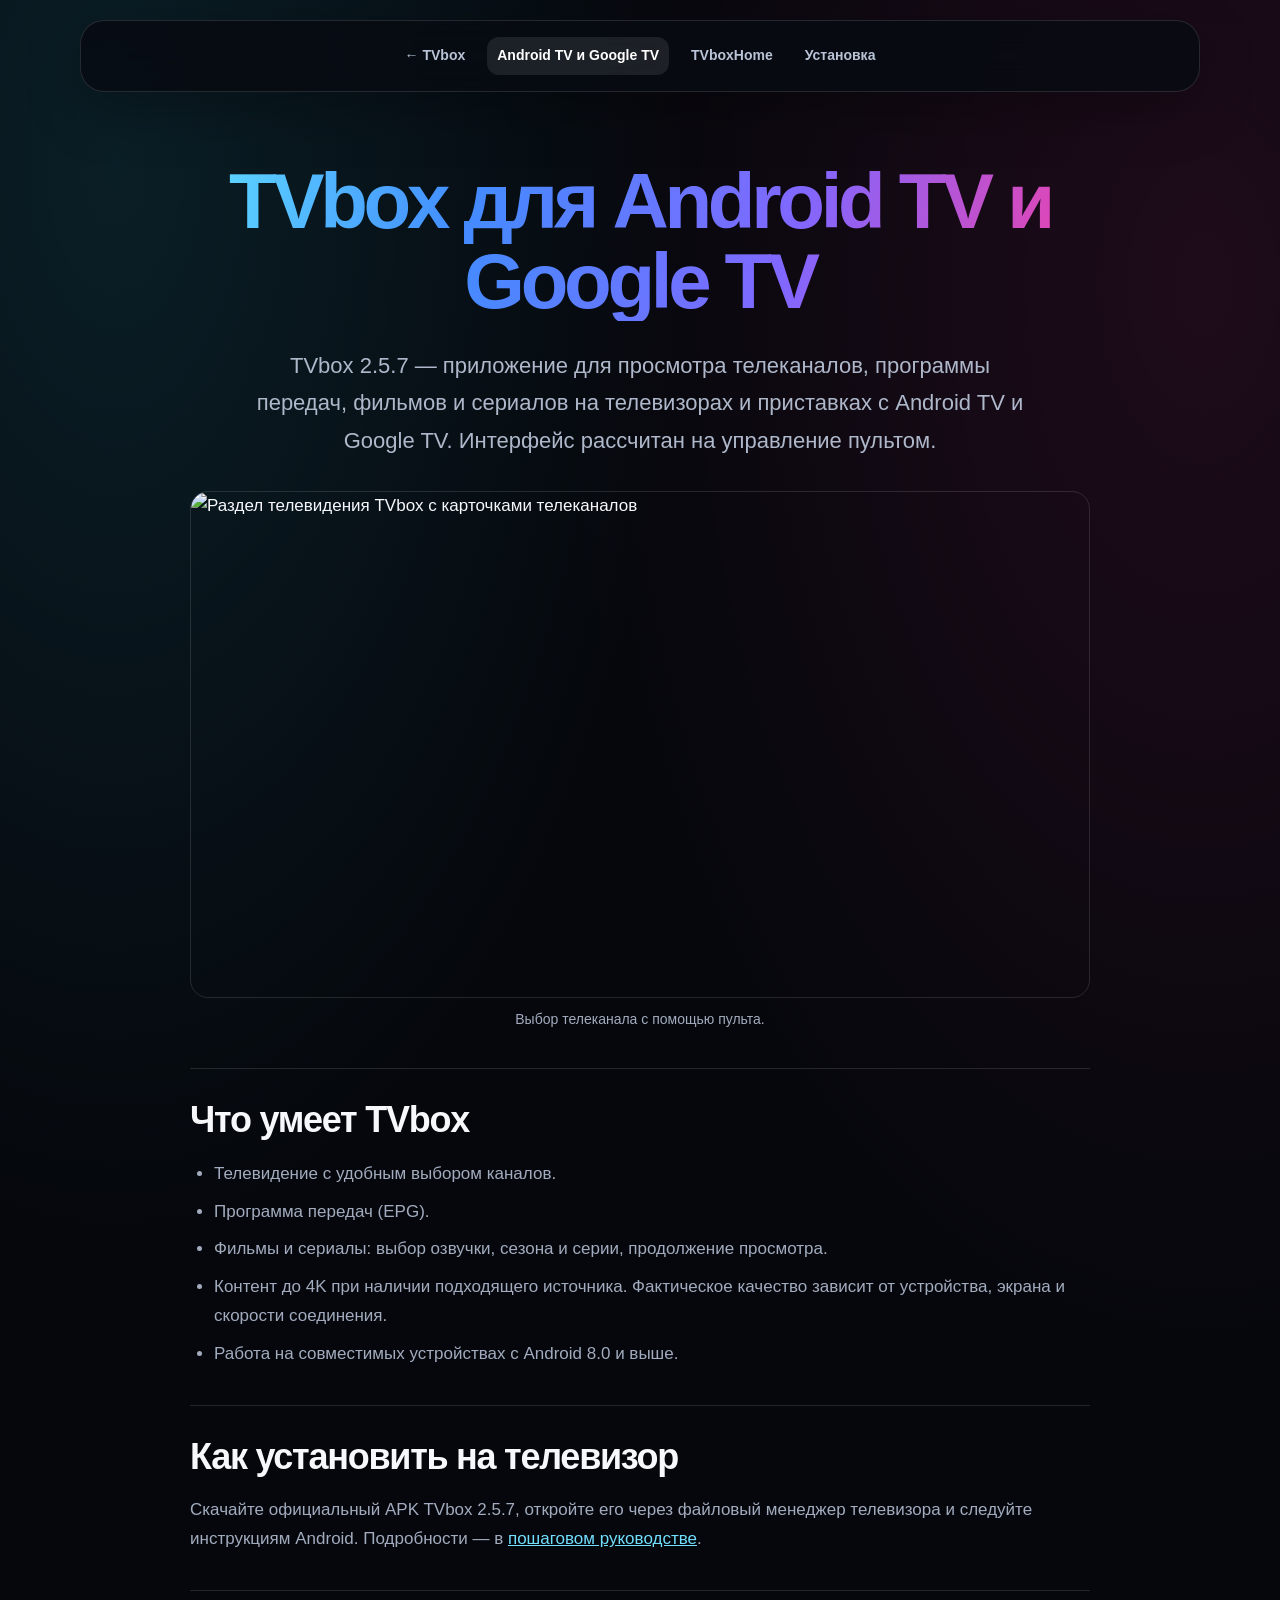
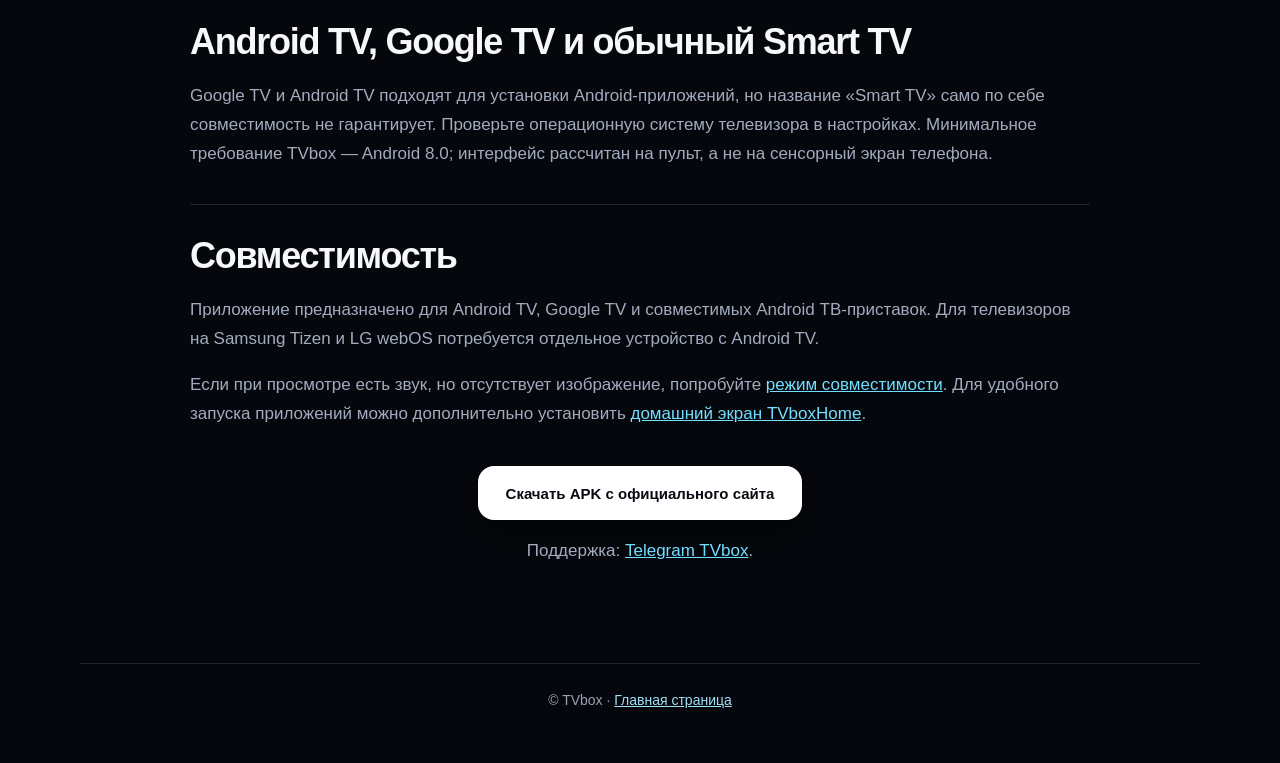
==== commit e0191ac8: "Release TVbox 2.5.7 and TVboxHome 1.2.1: improvements and optimization" ====
--- a/android-tv/index.html
+++ b/android-tv/index.html
@@ -1,3 +1,3 @@
 <!doctype html>
-<html lang="ru"><head><meta charset="utf-8"><meta name="viewport" content="width=device-width,initial-scale=1"><meta name="theme-color" content="#05070c"><title>TVbox для Android TV и Google TV — телевидение и кино, скачать APK</title><meta name="description" content="TVbox 2.5.6 для Android TV и Google TV: телеканалы, программа передач, фильмы и сериалы. Скачать APK и узнать, как установить на телевизор."><meta name="robots" content="index,follow"><link rel="canonical" href="https://tvboxhome.github.io/android-tv/"><meta property="og:type" content="website"><meta property="og:title" content="TVbox для Android TV и Google TV — телевидение и кино, скачать APK"><meta property="og:description" content="TVbox 2.5.6 для Android TV и Google TV: телеканалы, программа передач, фильмы и сериалы. Скачать APK и узнать, как установить на телевизор."><meta property="og:url" content="https://tvboxhome.github.io/android-tv/"><link rel="icon" href="/assets/icons/tvbox.png"><link rel="stylesheet" href="/assets/seo-pages.css"><meta property="og:image" content="https://tvboxhome.github.io/assets/screenshots/web/03_tvbox_tv.jpg"><script type="application/ld+json">{"@context": "https://schema.org", "@type": "BreadcrumbList", "itemListElement": [{"@type": "ListItem", "position": 1, "name": "TVbox", "item": "https://tvboxhome.github.io/"}, {"@type": "ListItem", "position": 2, "name": "TVbox для Android TV и Google TV — телевидение и кино, скачать APK", "item": "https://tvboxhome.github.io/android-tv/"}]}</script></head><body><header><nav><a href="/">← TVbox</a><a href="/android-tv/" aria-current="page">Android TV и Google TV</a><a href="/tvboxhome/">TVboxHome</a><a href="/ustanovka/" data-goatcounter-click="open-site-install-guide">Установка</a></nav></header><main><h1>TVbox для Android TV и Google TV</h1><p>TVbox 2.5.6 — приложение для просмотра телеканалов, программы передач, фильмов и сериалов на телевизорах и приставках с Android TV и Google TV. Интерфейс рассчитан на управление пультом.</p><figure><img src="/assets/screenshots/web/03_tvbox_tv.jpg" width="1920" height="1080" decoding="async" alt="Раздел телевидения TVbox с карточками телеканалов"><figcaption>Выбор телеканала с помощью пульта.</figcaption></figure><h2>Что умеет TVbox</h2><ul><li>Телевидение с удобным выбором каналов.</li><li>Программа передач (EPG).</li><li>Фильмы и сериалы: выбор озвучки, сезона и серии, продолжение просмотра.</li><li>Контент до 4K при наличии подходящего источника. Фактическое качество зависит от устройства, экрана и скорости соединения.</li><li>Работа на совместимых устройствах с Android 8.0 и выше.</li></ul><h2>Как установить на телевизор</h2><p>Скачайте официальный APK TVbox 2.5.6, откройте его через файловый менеджер телевизора и следуйте инструкциям Android. Подробности — в <a href="/ustanovka/" data-goatcounter-click="open-site-install-guide">пошаговом руководстве</a>.</p><h2>Android TV, Google TV и обычный Smart TV</h2><p>Google TV и Android TV подходят для установки Android-приложений, но название «Smart TV» само по себе совместимость не гарантирует. Проверьте операционную систему телевизора в настройках. Минимальное требование TVbox — Android 8.0; интерфейс рассчитан на пульт, а не на сенсорный экран телефона.</p><h2>Совместимость</h2><p>Приложение предназначено для Android TV, Google TV и совместимых Android ТВ-приставок. Для телевизоров на Samsung Tizen и LG webOS потребуется отдельное устройство с Android TV.</p><p>Если при просмотре есть звук, но отсутствует изображение, попробуйте <a href="/ustanovka/#compatibility">режим совместимости</a>. Для удобного запуска приложений можно дополнительно установить <a href="/tvboxhome/">домашний экран TVboxHome</a>.</p><p><a class="btn" href="/#download" data-goatcounter-click="open-download-section">Скачать APK с официального сайта</a></p><p>Поддержка: <a href="https://t.me/tvbox_team" data-goatcounter-click="open-telegram-support">Telegram TVbox</a>.</p></main><footer>© TVbox · <a href="/">Главная страница</a></footer><script data-goatcounter="https://tvbox.goatcounter.com/count" async src="https://gc.zgo.at/count.js"></script>
+<html lang="ru"><head><meta charset="utf-8"><meta name="viewport" content="width=device-width,initial-scale=1"><meta name="theme-color" content="#05070c"><title>TVbox для Android TV и Google TV — телевидение и кино, скачать APK</title><meta name="description" content="TVbox 2.5.7 для Android TV и Google TV: телеканалы, программа передач, фильмы и сериалы. Скачать APK и узнать, как установить на телевизор."><meta name="robots" content="index,follow"><link rel="canonical" href="https://tvboxhome.github.io/android-tv/"><meta property="og:type" content="website"><meta property="og:title" content="TVbox для Android TV и Google TV — телевидение и кино, скачать APK"><meta property="og:description" content="TVbox 2.5.7 для Android TV и Google TV: телеканалы, программа передач, фильмы и сериалы. Скачать APK и узнать, как установить на телевизор."><meta property="og:url" content="https://tvboxhome.github.io/android-tv/"><link rel="icon" href="/assets/icons/tvbox.png"><link rel="stylesheet" href="/assets/seo-pages.css"><meta property="og:image" content="https://tvboxhome.github.io/assets/screenshots/web/03_tvbox_tv.jpg"><script type="application/ld+json">{"@context": "https://schema.org", "@type": "BreadcrumbList", "itemListElement": [{"@type": "ListItem", "position": 1, "name": "TVbox", "item": "https://tvboxhome.github.io/"}, {"@type": "ListItem", "position": 2, "name": "TVbox для Android TV и Google TV — телевидение и кино, скачать APK", "item": "https://tvboxhome.github.io/android-tv/"}]}</script></head><body><header><nav><a href="/">← TVbox</a><a href="/android-tv/" aria-current="page">Android TV и Google TV</a><a href="/tvboxhome/">TVboxHome</a><a href="/ustanovka/" data-goatcounter-click="open-site-install-guide">Установка</a></nav></header><main><h1>TVbox для Android TV и Google TV</h1><p>TVbox 2.5.7 — приложение для просмотра телеканалов, программы передач, фильмов и сериалов на телевизорах и приставках с Android TV и Google TV. Интерфейс рассчитан на управление пультом.</p><figure><img src="/assets/screenshots/web/03_tvbox_tv.jpg" width="1920" height="1080" decoding="async" alt="Раздел телевидения TVbox с карточками телеканалов"><figcaption>Выбор телеканала с помощью пульта.</figcaption></figure><h2>Что умеет TVbox</h2><ul><li>Телевидение с удобным выбором каналов.</li><li>Программа передач (EPG).</li><li>Фильмы и сериалы: выбор озвучки, сезона и серии, продолжение просмотра.</li><li>Контент до 4K при наличии подходящего источника. Фактическое качество зависит от устройства, экрана и скорости соединения.</li><li>Работа на совместимых устройствах с Android 8.0 и выше.</li></ul><h2>Как установить на телевизор</h2><p>Скачайте официальный APK TVbox 2.5.7, откройте его через файловый менеджер телевизора и следуйте инструкциям Android. Подробности — в <a href="/ustanovka/" data-goatcounter-click="open-site-install-guide">пошаговом руководстве</a>.</p><h2>Android TV, Google TV и обычный Smart TV</h2><p>Google TV и Android TV подходят для установки Android-приложений, но название «Smart TV» само по себе совместимость не гарантирует. Проверьте операционную систему телевизора в настройках. Минимальное требование TVbox — Android 8.0; интерфейс рассчитан на пульт, а не на сенсорный экран телефона.</p><h2>Совместимость</h2><p>Приложение предназначено для Android TV, Google TV и совместимых Android ТВ-приставок. Для телевизоров на Samsung Tizen и LG webOS потребуется отдельное устройство с Android TV.</p><p>Если при просмотре есть звук, но отсутствует изображение, попробуйте <a href="/ustanovka/#compatibility">режим совместимости</a>. Для удобного запуска приложений можно дополнительно установить <a href="/tvboxhome/">домашний экран TVboxHome</a>.</p><p><a class="btn" href="/#download" data-goatcounter-click="open-download-section">Скачать APK с официального сайта</a></p><p>Поддержка: <a href="https://t.me/tvbox_team" data-goatcounter-click="open-telegram-support">Telegram TVbox</a>.</p></main><footer>© TVbox · <a href="/">Главная страница</a></footer><script data-goatcounter="https://tvbox.goatcounter.com/count" async src="https://gc.zgo.at/count.js"></script>
 </body></html>
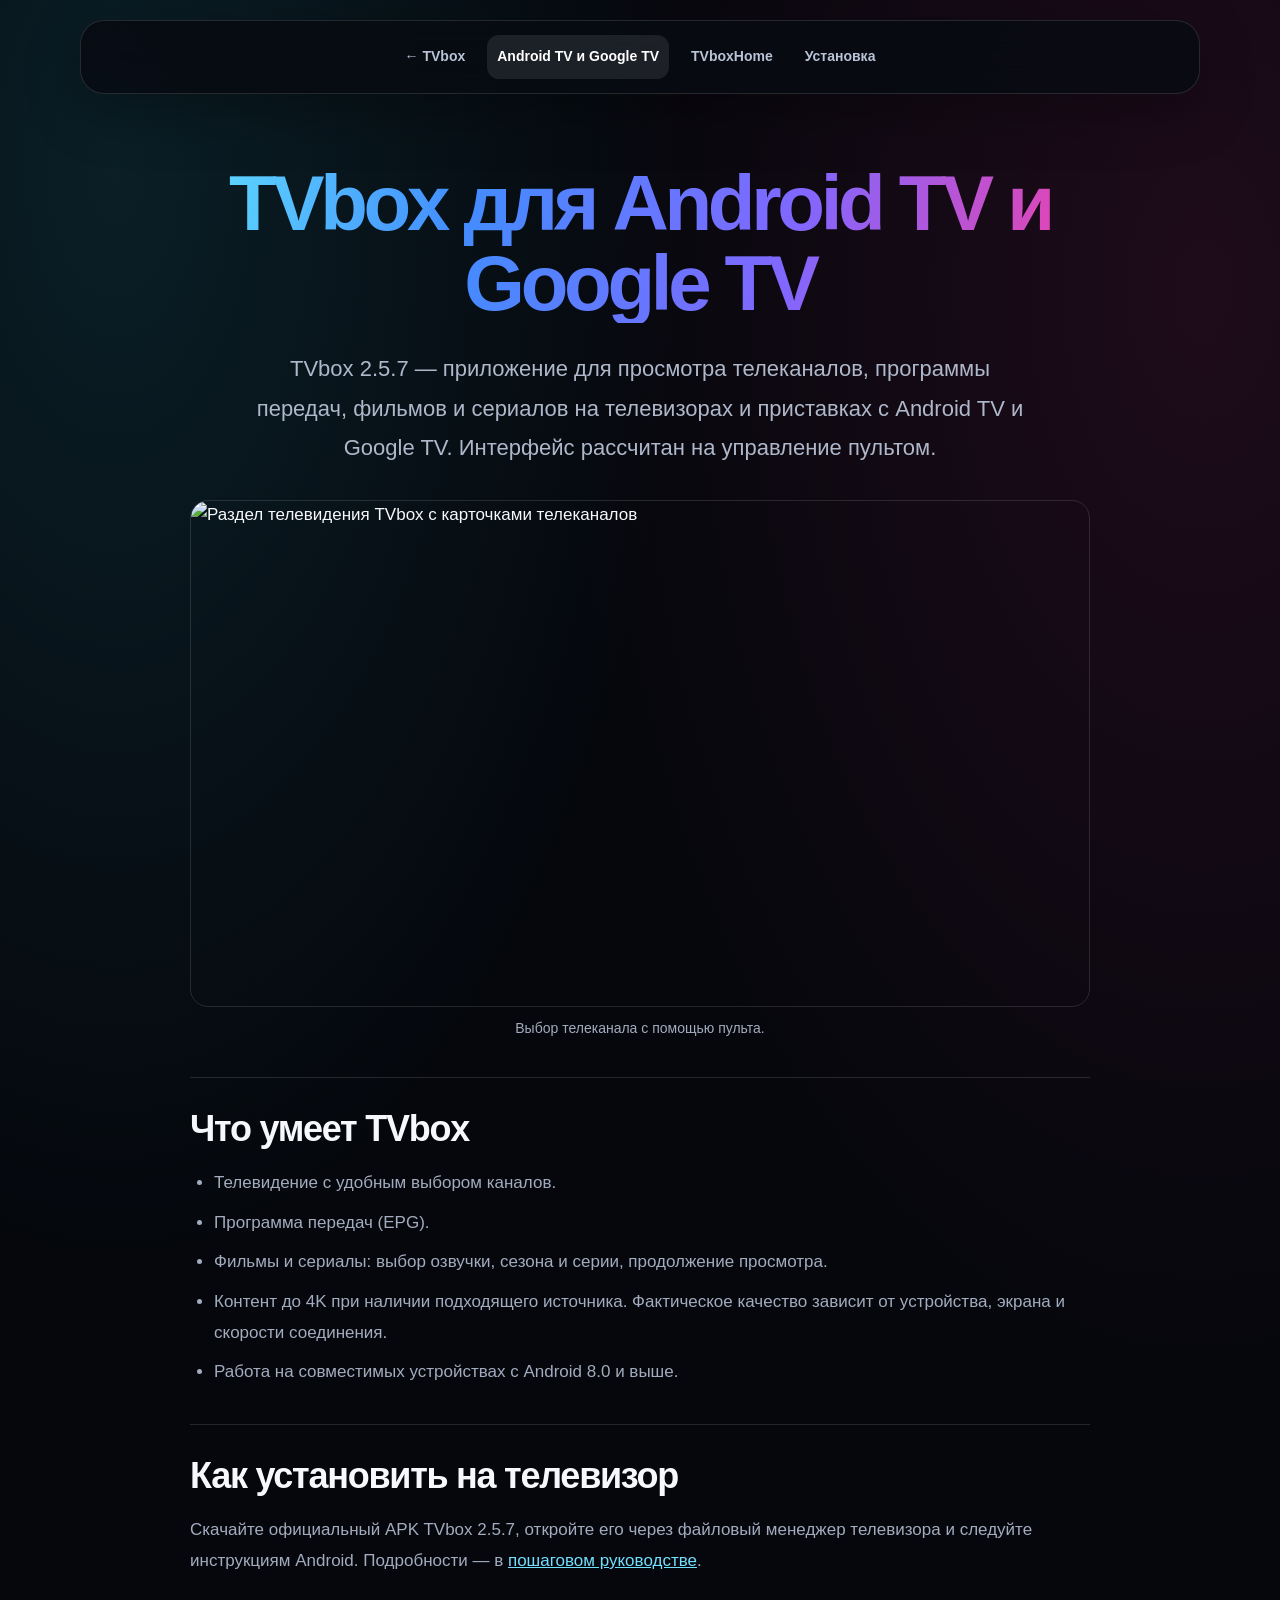
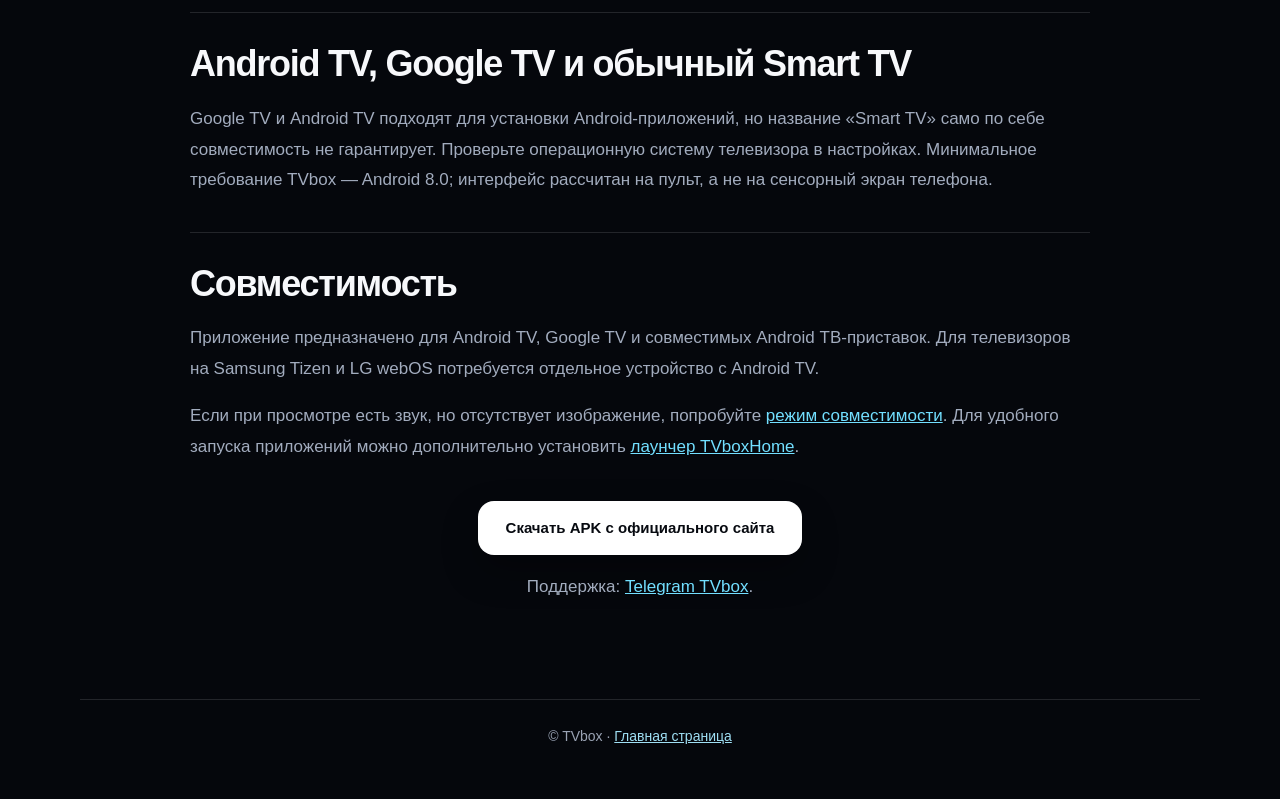
==== commit 4d5e488e: "Align download cards and describe TVboxHome consistently as a launcher" ====
--- a/android-tv/index.html
+++ b/android-tv/index.html
@@ -1,3 +1,3 @@
 <!doctype html>
-<html lang="ru"><head><meta charset="utf-8"><meta name="viewport" content="width=device-width,initial-scale=1"><meta name="theme-color" content="#05070c"><title>TVbox для Android TV и Google TV — телевидение и кино, скачать APK</title><meta name="description" content="TVbox 2.5.7 для Android TV и Google TV: телеканалы, программа передач, фильмы и сериалы. Скачать APK и узнать, как установить на телевизор."><meta name="robots" content="index,follow"><link rel="canonical" href="https://tvboxhome.github.io/android-tv/"><meta property="og:type" content="website"><meta property="og:title" content="TVbox для Android TV и Google TV — телевидение и кино, скачать APK"><meta property="og:description" content="TVbox 2.5.7 для Android TV и Google TV: телеканалы, программа передач, фильмы и сериалы. Скачать APK и узнать, как установить на телевизор."><meta property="og:url" content="https://tvboxhome.github.io/android-tv/"><link rel="icon" href="/assets/icons/tvbox.png"><link rel="stylesheet" href="/assets/seo-pages.css"><meta property="og:image" content="https://tvboxhome.github.io/assets/screenshots/web/03_tvbox_tv.jpg"><script type="application/ld+json">{"@context": "https://schema.org", "@type": "BreadcrumbList", "itemListElement": [{"@type": "ListItem", "position": 1, "name": "TVbox", "item": "https://tvboxhome.github.io/"}, {"@type": "ListItem", "position": 2, "name": "TVbox для Android TV и Google TV — телевидение и кино, скачать APK", "item": "https://tvboxhome.github.io/android-tv/"}]}</script></head><body><header><nav><a href="/">← TVbox</a><a href="/android-tv/" aria-current="page">Android TV и Google TV</a><a href="/tvboxhome/">TVboxHome</a><a href="/ustanovka/" data-goatcounter-click="open-site-install-guide">Установка</a></nav></header><main><h1>TVbox для Android TV и Google TV</h1><p>TVbox 2.5.7 — приложение для просмотра телеканалов, программы передач, фильмов и сериалов на телевизорах и приставках с Android TV и Google TV. Интерфейс рассчитан на управление пультом.</p><figure><img src="/assets/screenshots/web/03_tvbox_tv.jpg" width="1920" height="1080" decoding="async" alt="Раздел телевидения TVbox с карточками телеканалов"><figcaption>Выбор телеканала с помощью пульта.</figcaption></figure><h2>Что умеет TVbox</h2><ul><li>Телевидение с удобным выбором каналов.</li><li>Программа передач (EPG).</li><li>Фильмы и сериалы: выбор озвучки, сезона и серии, продолжение просмотра.</li><li>Контент до 4K при наличии подходящего источника. Фактическое качество зависит от устройства, экрана и скорости соединения.</li><li>Работа на совместимых устройствах с Android 8.0 и выше.</li></ul><h2>Как установить на телевизор</h2><p>Скачайте официальный APK TVbox 2.5.7, откройте его через файловый менеджер телевизора и следуйте инструкциям Android. Подробности — в <a href="/ustanovka/" data-goatcounter-click="open-site-install-guide">пошаговом руководстве</a>.</p><h2>Android TV, Google TV и обычный Smart TV</h2><p>Google TV и Android TV подходят для установки Android-приложений, но название «Smart TV» само по себе совместимость не гарантирует. Проверьте операционную систему телевизора в настройках. Минимальное требование TVbox — Android 8.0; интерфейс рассчитан на пульт, а не на сенсорный экран телефона.</p><h2>Совместимость</h2><p>Приложение предназначено для Android TV, Google TV и совместимых Android ТВ-приставок. Для телевизоров на Samsung Tizen и LG webOS потребуется отдельное устройство с Android TV.</p><p>Если при просмотре есть звук, но отсутствует изображение, попробуйте <a href="/ustanovka/#compatibility">режим совместимости</a>. Для удобного запуска приложений можно дополнительно установить <a href="/tvboxhome/">домашний экран TVboxHome</a>.</p><p><a class="btn" href="/#download" data-goatcounter-click="open-download-section">Скачать APK с официального сайта</a></p><p>Поддержка: <a href="https://t.me/tvbox_team" data-goatcounter-click="open-telegram-support">Telegram TVbox</a>.</p></main><footer>© TVbox · <a href="/">Главная страница</a></footer><script data-goatcounter="https://tvbox.goatcounter.com/count" async src="https://gc.zgo.at/count.js"></script>
+<html lang="ru"><head><meta charset="utf-8"><meta name="viewport" content="width=device-width,initial-scale=1"><meta name="theme-color" content="#05070c"><title>TVbox для Android TV и Google TV — телевидение и кино, скачать APK</title><meta name="description" content="TVbox 2.5.7 для Android TV и Google TV: телеканалы, программа передач, фильмы и сериалы. Скачать APK и узнать, как установить на телевизор."><meta name="robots" content="index,follow"><link rel="canonical" href="https://tvboxhome.github.io/android-tv/"><meta property="og:type" content="website"><meta property="og:title" content="TVbox для Android TV и Google TV — телевидение и кино, скачать APK"><meta property="og:description" content="TVbox 2.5.7 для Android TV и Google TV: телеканалы, программа передач, фильмы и сериалы. Скачать APK и узнать, как установить на телевизор."><meta property="og:url" content="https://tvboxhome.github.io/android-tv/"><link rel="icon" href="/assets/icons/tvbox.png"><link rel="stylesheet" href="/assets/seo-pages.css"><meta property="og:image" content="https://tvboxhome.github.io/assets/screenshots/web/03_tvbox_tv.jpg"><script type="application/ld+json">{"@context": "https://schema.org", "@type": "BreadcrumbList", "itemListElement": [{"@type": "ListItem", "position": 1, "name": "TVbox", "item": "https://tvboxhome.github.io/"}, {"@type": "ListItem", "position": 2, "name": "TVbox для Android TV и Google TV — телевидение и кино, скачать APK", "item": "https://tvboxhome.github.io/android-tv/"}]}</script></head><body><header><nav><a href="/">← TVbox</a><a href="/android-tv/" aria-current="page">Android TV и Google TV</a><a href="/tvboxhome/">TVboxHome</a><a href="/ustanovka/" data-goatcounter-click="open-site-install-guide">Установка</a></nav></header><main><h1>TVbox для Android TV и Google TV</h1><p>TVbox 2.5.7 — приложение для просмотра телеканалов, программы передач, фильмов и сериалов на телевизорах и приставках с Android TV и Google TV. Интерфейс рассчитан на управление пультом.</p><figure><img src="/assets/screenshots/web/03_tvbox_tv.jpg" width="1920" height="1080" decoding="async" alt="Раздел телевидения TVbox с карточками телеканалов"><figcaption>Выбор телеканала с помощью пульта.</figcaption></figure><h2>Что умеет TVbox</h2><ul><li>Телевидение с удобным выбором каналов.</li><li>Программа передач (EPG).</li><li>Фильмы и сериалы: выбор озвучки, сезона и серии, продолжение просмотра.</li><li>Контент до 4K при наличии подходящего источника. Фактическое качество зависит от устройства, экрана и скорости соединения.</li><li>Работа на совместимых устройствах с Android 8.0 и выше.</li></ul><h2>Как установить на телевизор</h2><p>Скачайте официальный APK TVbox 2.5.7, откройте его через файловый менеджер телевизора и следуйте инструкциям Android. Подробности — в <a href="/ustanovka/" data-goatcounter-click="open-site-install-guide">пошаговом руководстве</a>.</p><h2>Android TV, Google TV и обычный Smart TV</h2><p>Google TV и Android TV подходят для установки Android-приложений, но название «Smart TV» само по себе совместимость не гарантирует. Проверьте операционную систему телевизора в настройках. Минимальное требование TVbox — Android 8.0; интерфейс рассчитан на пульт, а не на сенсорный экран телефона.</p><h2>Совместимость</h2><p>Приложение предназначено для Android TV, Google TV и совместимых Android ТВ-приставок. Для телевизоров на Samsung Tizen и LG webOS потребуется отдельное устройство с Android TV.</p><p>Если при просмотре есть звук, но отсутствует изображение, попробуйте <a href="/ustanovka/#compatibility">режим совместимости</a>. Для удобного запуска приложений можно дополнительно установить <a href="/tvboxhome/">лаунчер TVboxHome</a>.</p><p><a class="btn" href="/#download" data-goatcounter-click="open-download-section">Скачать APK с официального сайта</a></p><p>Поддержка: <a href="https://t.me/tvbox_team" data-goatcounter-click="open-telegram-support">Telegram TVbox</a>.</p></main><footer>© TVbox · <a href="/">Главная страница</a></footer><script data-goatcounter="https://tvbox.goatcounter.com/count" async src="https://gc.zgo.at/count.js"></script>
 </body></html>
--- a/assets/seo-pages.css
+++ b/assets/seo-pages.css
@@ -1,2 +1,4 @@
 :root{color-scheme:dark;--bg:#05070c;--text:#f7f8fb;--muted:#a2acbe;--line:rgba(255,255,255,.12);--cyan:#35ddff;--pink:#ff3298}*{box-sizing:border-box}html{scroll-behavior:smooth}body{margin:0;color:var(--text);font:17px/1.7 -apple-system,BlinkMacSystemFont,"Segoe UI",Roboto,Arial,sans-serif;background:radial-gradient(ellipse at 9% 7%,rgba(53,221,255,.11),transparent 35%),radial-gradient(ellipse at 94% 12%,rgba(255,50,152,.10),transparent 38%),#05070c}a{color:#72dfff}header,main,footer{width:min(1120px,calc(100% - 40px));margin:auto}header{padding-top:20px}nav{display:flex;align-items:center;justify-content:center;gap:12px;flex-wrap:wrap;min-height:72px;padding:14px 22px;border:1px solid var(--line);border-radius:24px;background:rgba(8,11,18,.86);box-shadow:0 18px 55px rgba(0,0,0,.27);backdrop-filter:blur(20px)}nav a{color:#b9c4d7;text-decoration:none;font-size:14px;font-weight:700;padding:7px 10px;border-radius:12px}nav a:hover,nav a[aria-current=page]{color:white;background:rgba(255,255,255,.09)}main{max-width:1050px;padding:70px 30px 80px}h1{font-size:clamp(42px,6.4vw,78px);letter-spacing:-.055em;line-height:1.02;max-width:980px;margin:0 auto 26px;text-align:center;background:linear-gradient(103deg,#63e9ff,#438cff 32%,#8167ff 65%,#ff3b9d);background-clip:text;-webkit-background-clip:text;color:transparent}main>p:first-of-type{max-width:780px;margin:0 auto 32px;text-align:center;font-size:clamp(18px,2vw,22px);color:#aeb8ca}h2{font-size:clamp(25px,3vw,36px);line-height:1.18;letter-spacing:-.035em;margin:0 0 18px}p,li{color:var(--muted)}li{margin:9px 0}ul,ol{padding-left:24px}main>h2,main>ul,main>ol,main>h2+p{max-width:900px;margin-left:auto;margin-right:auto}main>h2{margin-top:36px;padding-top:30px;border-top:1px solid var(--line)}main>p:not(:first-of-type){max-width:900px;margin-left:auto;margin-right:auto}main>p:has(>.btn){text-align:center;margin-top:38px}main>p:last-of-type{text-align:center}main>img{display:block;max-width:100%;height:auto;border-radius:25px;box-shadow:0 25px 70px rgba(0,0,0,.4)}.btn{display:inline-flex;align-items:center;justify-content:center;min-height:54px;padding:12px 28px;border-radius:16px;background:#fff;color:#070a10;font-size:15px;font-weight:800;text-decoration:none;box-shadow:0 16px 36px rgba(0,0,0,.3);transition:transform .2s}.btn:hover{transform:translateY(-2px)}footer{padding:25px 30px 50px;border-top:1px solid var(--line);color:#9aa3b4;text-align:center;font-size:14px}footer a{color:#9fdff4}@media(max-width:650px){header,main,footer{width:min(100% - 24px,1120px)}main{padding:55px 12px}nav{gap:4px;padding:12px}nav a{font-size:12px;padding:6px}main>h2{margin-top:27px}h1{font-size:clamp(38px,10vw,56px)}}@media(prefers-reduced-motion:reduce){html{scroll-behavior:auto}.btn{transition:none}}
 figure{margin:32px auto;max-width:900px}figure img{display:block;width:100%;height:auto;border:1px solid var(--line);border-radius:18px}figcaption{color:var(--muted);font-size:14px;margin-top:10px;text-align:center}.toc{margin:28px auto;max-width:900px;backdrop-filter:none;box-shadow:none}a:focus-visible{outline:3px solid var(--cyan);outline-offset:4px}h2[id]{scroll-margin-top:24px}strong{color:var(--text)}
+/* Shared accessibility and comfortable reading across guides. */
+nav a{min-height:44px;display:inline-flex;align-items:center}main{overflow-wrap:break-word}main p,main li{line-height:1.8}main a:not(.btn):hover{text-decoration-thickness:2px;text-underline-offset:4px}.btn:focus-visible,summary:focus-visible{outline:3px solid var(--cyan);outline-offset:5px}@media(max-width:650px){.btn{width:100%;padding:14px 18px}main{padding-top:36px}h1{font-size:clamp(32px,9vw,48px)}nav{backdrop-filter:none}}
